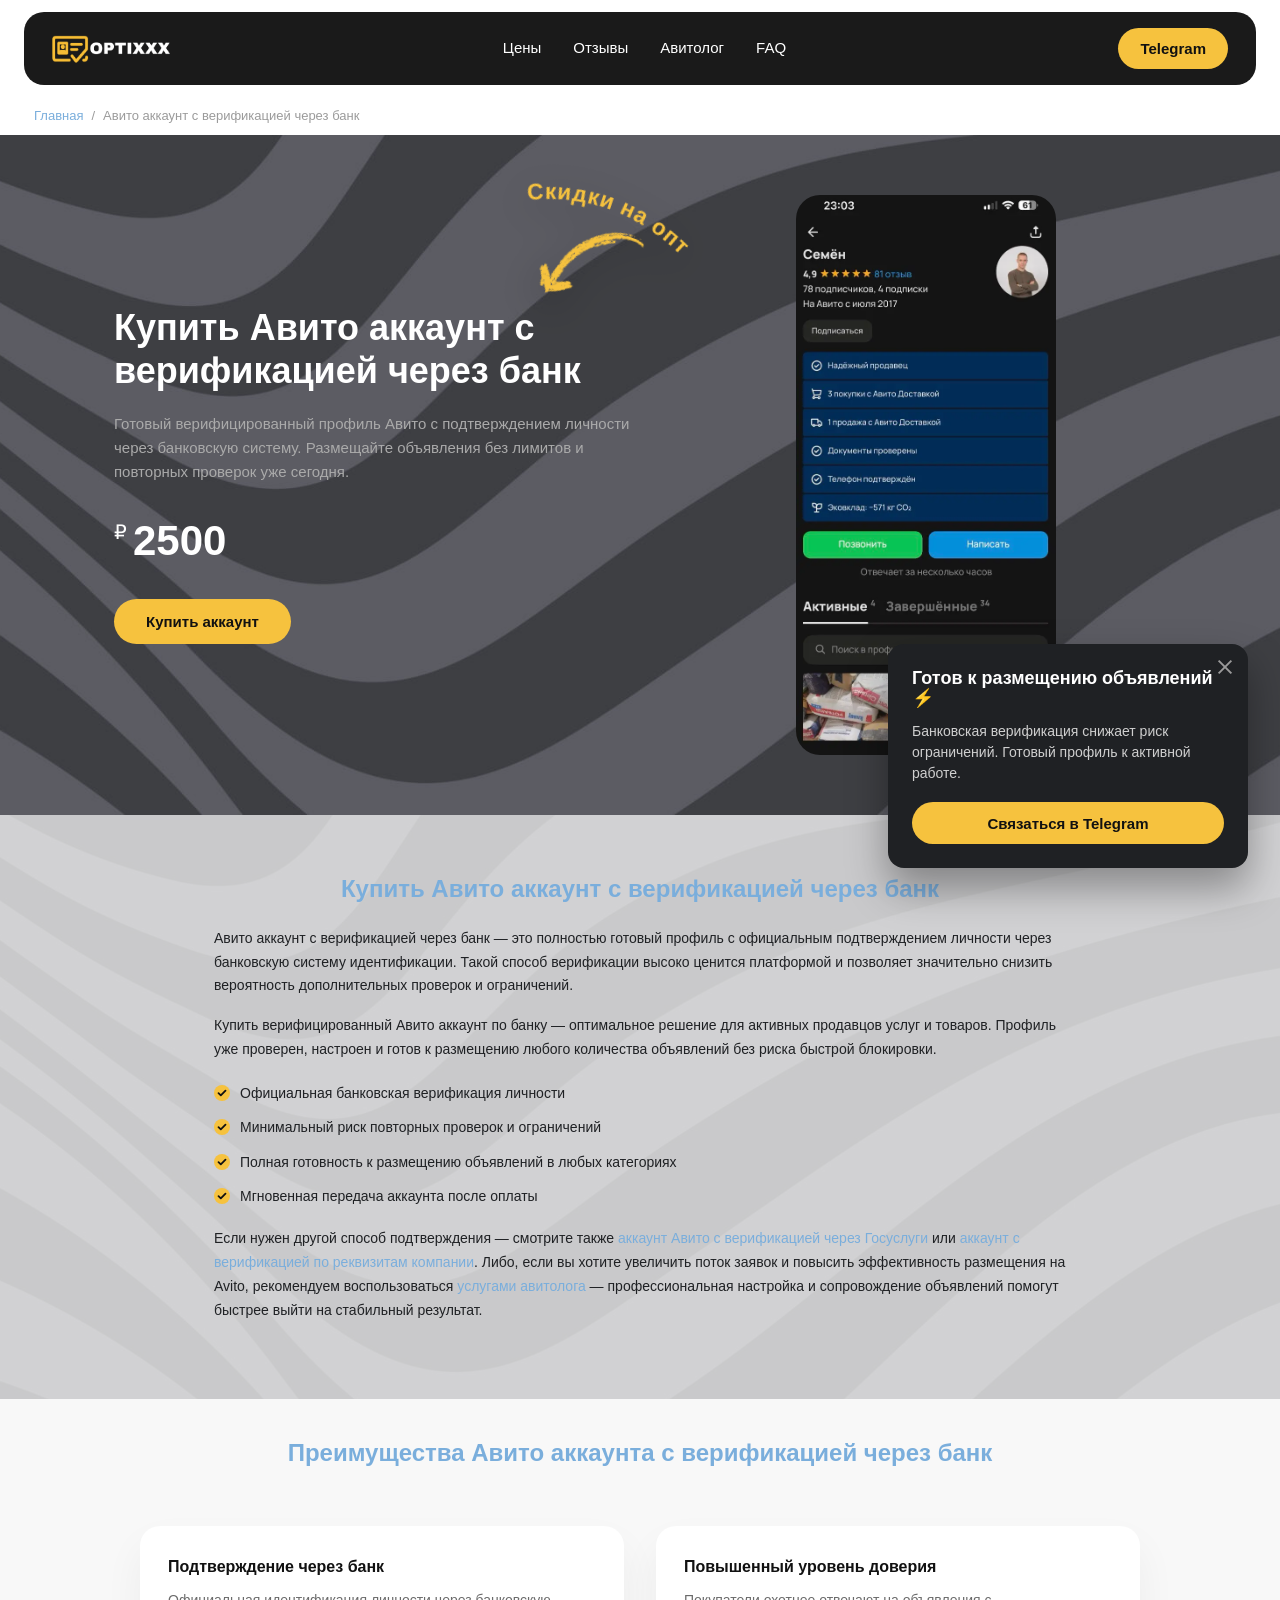
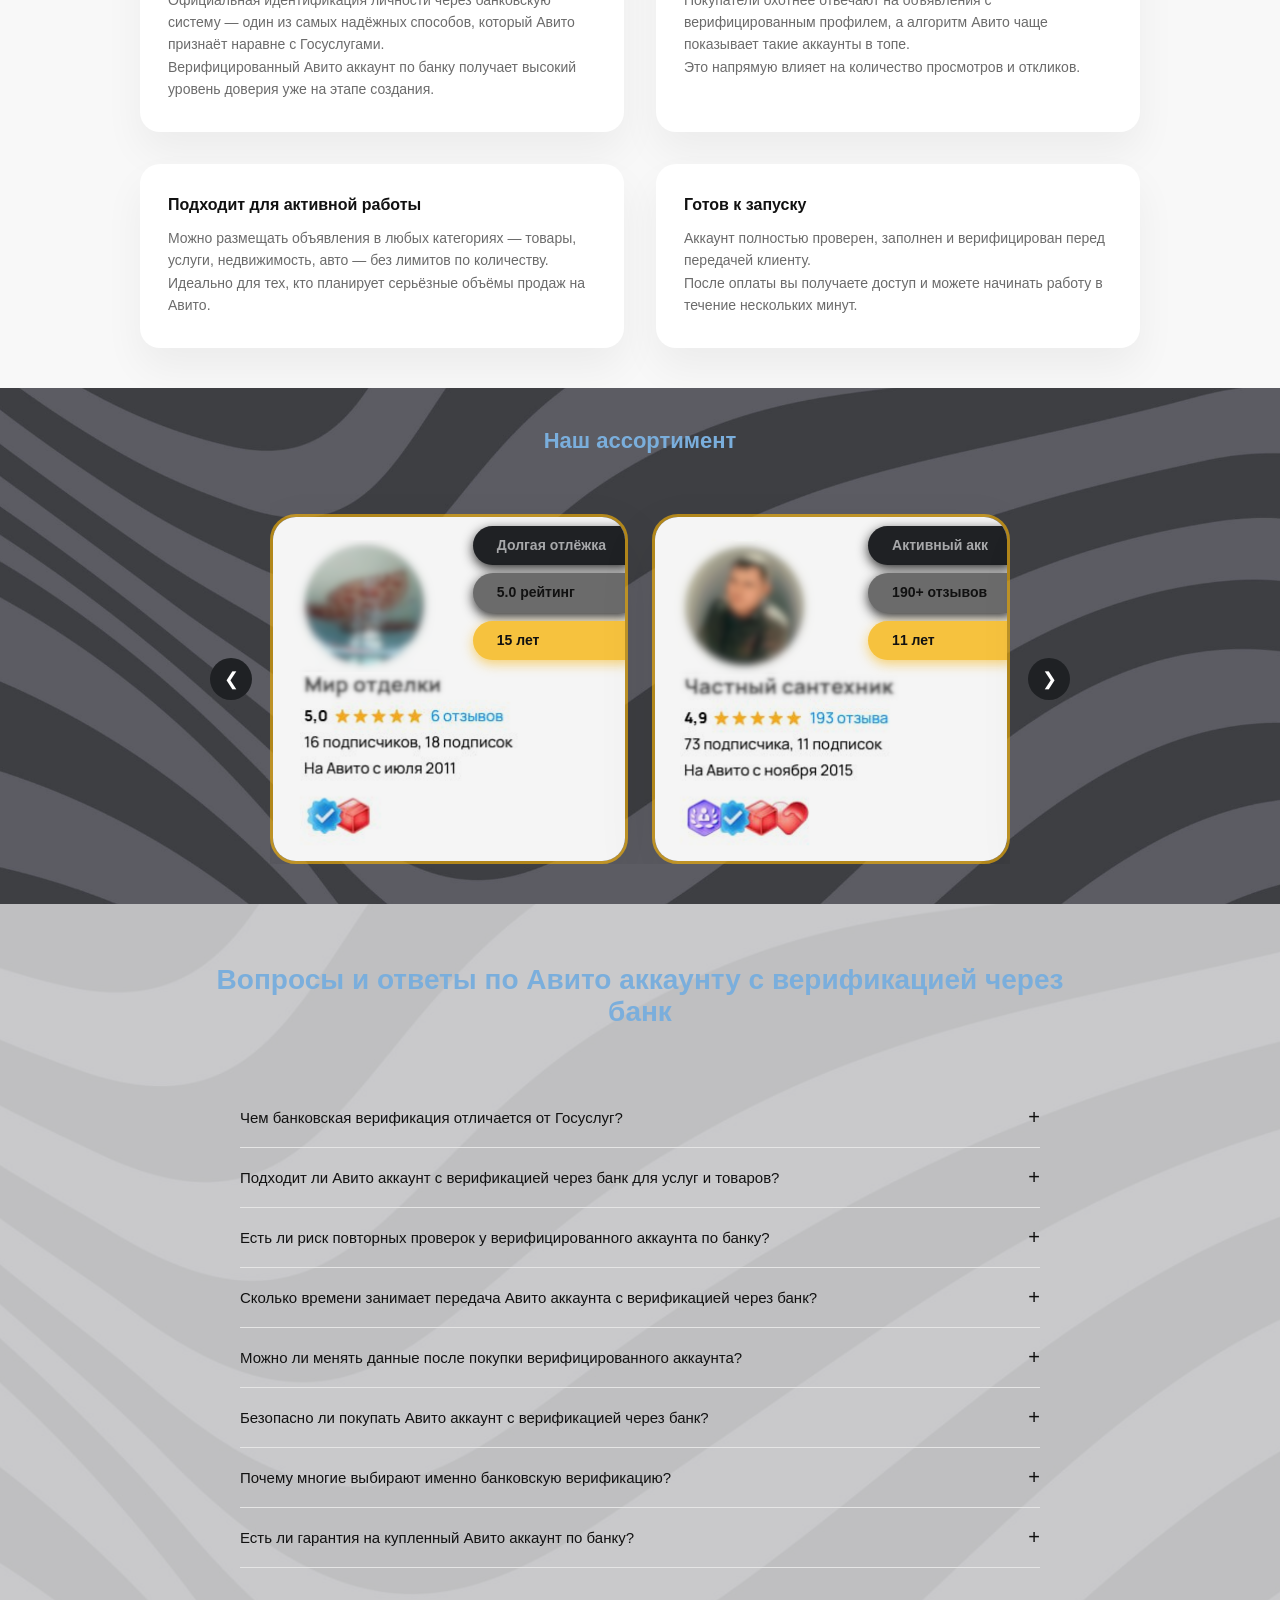
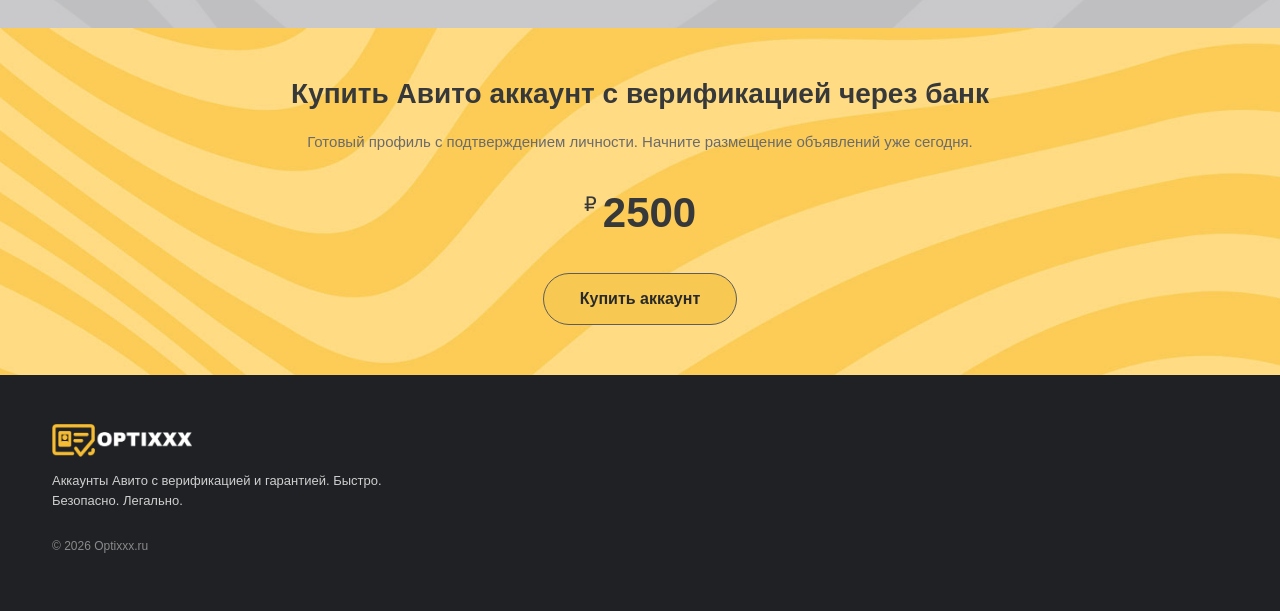
==== account_bank/index.html @ 7663c9e3 "latest version optix website" ====
<!DOCTYPE html>
<html lang="ru">
    <head>
        <meta charset="UTF-8"/>
        <meta http-equiv="X-UA-Compatible" content="IE=edge"/>
        <meta name="viewport" content="width=device-width, initial-scale=1.0"/>
        <title>Купить Авито аккаунт с верификацией через банк — готовый профиль 2500 ₽ | Optixxx</title>
        <meta name="description" content="Купить Авито аккаунт с верификацией через банк 2026 — 2500 ₽. Готовый верифицированный аккаунт Авито по банку без ограничений и повторных проверок. Быстрая передача после оплаты."/>
        <meta name="robots" content="index, follow"/>
        <link rel="canonical" href="https://optixxx.ru/account_bank"/>
        <!-- Open Graph -->
        <meta property="og:type" content="product"/>
        <meta property="og:title" content="Авито аккаунт с верификацией через банк"/>
        <meta property="og:description" content="Готовый Авито аккаунт с подтверждением личности через банк. Подходит для услуг и товаров. Цена 2500 ₽."/>
        <meta property="og:url" content="https://optixxx.ru/account_bank"/>
        <meta property="og:image" content="https://optixxx.ru/img/logo.png"/>
        <!-- Favicon -->
        <link rel="icon" href="../favicon.ico" type="image/x-icon">
        <link rel="apple-touch-icon" href="/apple-touch-icon.png">
        <!-- Styles -->
        <link rel="stylesheet" href="../css/styles.css" media="all">
        <link rel="stylesheet" href="../css/product-styles.css" media="all">
        <!-- Scripts -->
        <script src="../js/mobile-menu.js" defer></script>
        <script src="../js/product-animations.js" defer></script>
        <script src="../js/scroll-top.js" defer></script>
        <script type="application/ld+json">
            {
                "@context": "https://schema.org",
                "@type": "FAQPage",
                "mainEntity": [
                {
                    "@type": "Question",
                    "name": "Чем банковская верификация отличается от подтверждения через Госуслуги?",
                    "acceptedAnswer": {
                        "@type": "Answer",
                        "text": "Верификация проходит через банковскую систему идентификации личности и является альтернативой подтверждению через Госуслуги."
                    }
                },
                {
                    "@type": "Question",
                    "name": "Подходит ли аккаунт для размещения услуг и товаров?",
                    "acceptedAnswer": {
                        "@type": "Answer",
                        "text": "Да, профиль полностью готов к размещению объявлений в популярных категориях."
                    }
                },
                {
                    "@type": "Question",
                    "name": "Есть ли риск повторных проверок?",
                    "acceptedAnswer": {
                        "@type": "Answer",
                        "text": "Банковская верификация снижает вероятность дополнительных проверок, однако активность должна соответствовать правилам площадки."
                    }
                },
                {
                    "@type": "Question",
                    "name": "Сколько времени занимает передача аккаунта?",
                    "acceptedAnswer": {
                        "@type": "Answer",
                        "text": "Передача данных происходит в кратчайшие сроки после подтверждения оплаты."
                    }
                },
                {
                    "@type": "Question",
                    "name": "Можно ли изменить данные после получения?",
                    "acceptedAnswer": {
                        "@type": "Answer",
                        "text": "После передачи вы получаете доступ к профилю и можете изменить часть данных в рамках правил площадки."
                    }
                },
                {
                    "@type": "Question",
                    "name": "Предоставляется ли поддержка после покупки?",
                    "acceptedAnswer": {
                        "@type": "Answer",
                        "text": "Да, мы предоставляем консультационную поддержку после покупки."
                    }
                }
                ]
            }
            </script>
    </head>
	<body>
        <button class="burger" aria-label="Открыть меню">
            <span></span>
            <span></span>
            <span></span>
        </button>
		<header class="header">
			<div class="container">
				<div class="header__inner">
					<!-- ЛОГО -->
					<a href="#hero" class="logo">
					<img src="../img/logo.png" alt="Optixxx">
					</a>
					<!-- МЕНЮ -->
					<nav class="nav">
						<ul class="nav__list">
							<li><a href="/#tariffs">Цены</a></li>
							<li><a href="/#about">Отзывы</a></li>
							<li><a href="/avitolog">Авитолог</a></li>
							<li><a href="/#faq">FAQ</a></li>
						</ul>
					</nav>
					<!-- CTA -->
					<a href="https://t.me/" class="btn btn--telegram">Telegram</a>
				</div>
			</div>
		</header>
        <main>
            <section class="breadcrumbs">
                <div class="container">
                    <nav aria-label="Breadcrumb">
                        <ul class="breadcrumbs__list">
                            <li><a href="../">Главная</a></li>
                            <li>Авито аккаунт с верификацией через банк</li>
                        </ul>
                    </nav>
                </div>
            </section>
            <section class="product">
                <div class="product__promo">
                    <svg class="product__promo-svg" viewBox="0 0 300 200" xmlns="http://www.w3.org/2000/svg">
                        <defs>
                            <path id="promo-curve" d="M 40 60 Q 150 0 260 60" />
                        </defs>
                        <text fill="#f6c23e" font-size="26" font-weight="700" letter-spacing="1">
                            <textPath href="#promo-curve" startOffset="50%" text-anchor="middle">
                                Скидки на опт
                            </textPath>
                        </text>
                        <image href="../img/arrow_top.png" x="80" y="40" width="140" />
                    </svg>
                </div>
                <div class="container product__grid">
                    <div class="product__content">
                        <h1>Купить Авито аккаунт с верификацией через банк</h1>
                        <p class="product__subtitle">
                            Готовый верифицированный профиль Авито с подтверждением личности через банковскую систему.  
                            Размещайте объявления без лимитов и повторных проверок уже сегодня.
                        </p>
                        <div class="product__price">
                            <span class="product__currency">₽</span>
                            <span class="product__value">2500</span>
                        </div>
                        <a href="https://t.me/" class="product__btn">
                            Купить аккаунт
                        </a>
                    </div>
                    <div class="product__image">
                        <img src="../img/avito_acc.webp"
                             alt="Авито аккаунт с верификацией через банк"
                             width="350"
                             height="680">
                    </div>
                </div>
            </section>
            <section class="product-description">
                <div class="container">
                    <h2>Купить Авито аккаунт с верификацией через банк</h2>
                    <p>Авито аккаунт с верификацией через банк — это полностью готовый профиль с официальным подтверждением личности через банковскую систему идентификации. Такой способ верификации высоко ценится платформой и позволяет значительно снизить вероятность дополнительных проверок и ограничений.</p>
                    <p>Купить верифицированный Авито аккаунт по банку — оптимальное решение для активных продавцов услуг и товаров. Профиль уже проверен, настроен и готов к размещению любого количества объявлений без риска быстрой блокировки.</p>
                    <ul>
                        <li>Официальная банковская верификация личности</li>
                        <li>Минимальный риск повторных проверок и ограничений</li>
                        <li>Полная готовность к размещению объявлений в любых категориях</li>
                        <li>Мгновенная передача аккаунта после оплаты</li>
                    </ul>
                    <p>Если нужен другой способ подтверждения — смотрите также <a href="../account_gosuslugi">аккаунт Авито с верификацией через Госуслуги</a> или <a href="../account_company">аккаунт с верификацией по реквизитам компании</a>. Либо, если вы хотите увеличить поток заявок и повысить эффективность размещения на Avito, рекомендуем воспользоваться <a href="../avitolog">услугами авитолога</a> — профессиональная настройка и сопровождение объявлений помогут быстрее выйти на стабильный результат.</p>
                </div>
            </section>
            <section class="product-advantages">
                <div class="container">
                    <h2 class="product-advantages__title">Преимущества Авито аккаунта с верификацией через банк</h2>
                    <div class="product-advantages__grid">
                        <div class="advantage-card">
                            <h3>Подтверждение через банк</h3>
                            <p>Официальная идентификация личности через банковскую систему — один из самых надёжных способов, который Авито признаёт наравне с Госуслугами.</p>
                            <p>Верифицированный Авито аккаунт по банку получает высокий уровень доверия уже на этапе создания.</p>
                        </div>
                        <div class="advantage-card">
                            <h3>Повышенный уровень доверия</h3>
                            <p>Покупатели охотнее отвечают на объявления с верифицированным профилем, а алгоритм Авито чаще показывает такие аккаунты в топе.</p>
                            <p>Это напрямую влияет на количество просмотров и откликов.</p>
                        </div>
                        <div class="advantage-card">
                            <h3>Подходит для активной работы</h3>
                            <p>Можно размещать объявления в любых категориях — товары, услуги, недвижимость, авто — без лимитов по количеству.</p>
                            <p>Идеально для тех, кто планирует серьёзные объёмы продаж на Авито.</p>
                        </div>
                        <div class="advantage-card">
                            <h3>Готов к запуску</h3>
                            <p>Аккаунт полностью проверен, заполнен и верифицирован перед передачей клиенту.</p>
                            <p>После оплаты вы получаете доступ и можете начинать работу в течение нескольких минут.</p>
                        </div>
                    </div>
                </div>
            </section>
            <section class="product-stock">
                <div class="container">
                    <h2 class="product-stock__title">Наш ассортимент</h2>
                    <div class="stock-slider">
                        <button class="stock-slider__arrow stock-slider__arrow--prev">&#10094;</button>
                        <div class="stock-slider__track">
                            <div class="stock-card">
                                <img src="../img/stock_bank/stock_list1.webp" alt="Аккаунт Авито 12 лет">
                                <div class="stock-card__overlay">
                                    <span1>Долгая отлёжка</span1>
                                    <span2>5.0 рейтинг</span2>
                                    <span3>15 лет</span3>
                                </div>
                            </div>
                            <div class="stock-card">
                                <img src="../img/stock_bank/stock_list2.webp" alt="Аккаунт Авито 14 лет">
                                <div class="stock-card__overlay">
                                    <span1>Активный акк</span1>
                                    <span2>190+ отзывов</span2>
                                    <span3>11 лет</span3>
                                </div>
                            </div>
                            <div class="stock-card">
                                <img src="../img/stock_bank/stock_list3.webp" alt="Аккаунт Авито 8 лет">
                                <div class="stock-card__overlay">
                                    <span1>Высокая активность</span1>
                                    <span2>15+ отзывов</span2>
                                    <span3>5 лет</span3>
                                </div>
                            </div>
                            <div class="stock-card">
                                <img src="../img/stock_bank/stock_list4.webp" alt="Аккаунт Авито 8 лет">
                                <div class="stock-card__overlay">
                                    <span1>Реальные отзывы</span1>
                                    <span2>5.0 рейтинг</span2>
                                    <span3>9 лет</span3>
                                </div>
                            </div>
                            <div class="stock-card">
                                <a href="https://t.me/">
                                    <img src="../img/stock_bank/stock_list5.webp" alt="Аккаунты в наличии">
                                    <div class="stock-card__overlay">
                                        <span>В наличии: 120+ аккантов</span>
                                        <span>Самый старый аккаунт: 15 лет</span>
                                        <span>Максимум отзывов: 459 шт</span>
                                    </div>
                                    <a href="https://t.me/" class="stock-card__btn">Подробнее в Telegram</a>
                                </a>
                            </div>
                        </div>
                        <button class="stock-slider__arrow stock-slider__arrow--next">&#10095;</button>
                    </div>
                </div>
            </section>
            <section class="product-faq">
                <div class="container">
                    <h2 class="product-faq__title">Вопросы и ответы по Авито аккаунту с верификацией через банк</h2>
                    <div class="product-faq__list">
                        <div class="product-faq__item">
                            <button class="product-faq__question">Чем банковская верификация отличается от Госуслуг? <span class="product-faq__icon">+</span></button>
                            <div class="product-faq__answer"><p>Банковская верификация проходит через систему банка, а не через портал Госуслуг. Это альтернативный официальный способ с сопоставимым уровнем доверия.</p></div>
                        </div>
                        <div class="product-faq__item">
                            <button class="product-faq__question">Подходит ли Авито аккаунт с верификацией через банк для услуг и товаров? <span class="product-faq__icon">+</span></button>
                            <div class="product-faq__answer"><p>Да, полностью подходит для любых категорий — услуги, товары, недвижимость, авто. Ограничения по количеству объявлений отсутствуют.</p></div>
                        </div>
                        <div class="product-faq__item">
                            <button class="product-faq__question">Есть ли риск повторных проверок у верифицированного аккаунта по банку? <span class="product-faq__icon">+</span></button>
                            <div class="product-faq__answer"><p>Риск минимальный при соблюдении правил площадки. Банковская верификация сильно снижает вероятность дополнительных проверок.</p></div>
                        </div>
                        <div class="product-faq__item">
                            <button class="product-faq__question">Сколько времени занимает передача Авито аккаунта с верификацией через банк? <span class="product-faq__icon">+</span></button>
                            <div class="product-faq__answer"><p>Обычно от 5 до 60 минут после подтверждения оплаты. В большинстве случаев — в течение 15–30 минут.</p></div>
                        </div>
                        <div class="product-faq__item">
                            <button class="product-faq__question">Можно ли менять данные после покупки верифицированного аккаунта? <span class="product-faq__icon">+</span></button>
                            <div class="product-faq__answer"><p>Да, вы получаете полный доступ и можете изменить телефон, почту, часть персональных данных в рамках правил Авито.</p></div>
                        </div>
                        <div class="product-faq__item">
                            <button class="product-faq__question">Безопасно ли покупать Авито аккаунт с верификацией через банк? <span class="product-faq__icon">+</span></button>
                            <div class="product-faq__answer"><p>Да, аккаунты создаются легально, проходят проверку и передаются с гарантией. Мы не используем взломанные или украденные профили.</p></div>
                        </div>
                        <div class="product-faq__item">
                            <button class="product-faq__question">Почему многие выбирают именно банковскую верификацию? <span class="product-faq__icon">+</span></button>
                            <div class="product-faq__answer"><p>Это быстрее и проще, чем Госуслуги, при этом даёт почти такой же высокий уровень доверия платформы и покупателей.</p></div>
                        </div>
                        <div class="product-faq__item">
                            <button class="product-faq__question">Есть ли гарантия на купленный Авито аккаунт по банку? <span class="product-faq__icon">+</span></button>
                            <div class="product-faq__answer"><p>Да, мы предоставляем гарантию и поддержку в случае проблем в первые дни после покупки.</p></div>
                        </div>
                    </div>
                </div>
            </section>
            <section class="product-cta">
                <div class="container">
                    <div class="product-cta__inner">

                        <h2 class="product-cta__title">
                            Купить Авито аккаунт с верификацией через банк
                        </h2>

                        <p class="product-cta__text">
                            Готовый профиль с подтверждением личности.
                            Начните размещение объявлений уже сегодня.
                        </p>

                        <div class="product-cta__price">
                            <span class="product-cta__currency">₽</span>
                            <span class="product-cta__value">2500</span>
                        </div>

                        <a href="https://t.me/" class="product-cta__btn">
                            Купить аккаунт
                        </a>

                    </div>
                </div>
            </section>
        </main>
		<!-- ================= FOOTER ================= -->
		<footer class="footer">
			<div class="container">
				<div class="footer__content">
					<img
						src="../img/logo.png"
						alt="OPTixxx"
						class="footer__logo"
						>
					<p class="footer__text">
						Аккаунты Авито с верификацией и гарантией. Быстро.<br>
						Безопасно. Легально.
					</p>
					<span class="footer__copy">
					© 2026 Optixxx.ru
					</span>
				</div>
			</div>
		</footer>
		<div class="mobile-menu">
			<nav class="mobile-menu__nav">
				<a href="/#prices">Цены</a>
				<a href="/#about">Отзывы</a>
				<a href="/avitolog">Авитолог</a>
				<a href="/#faq">FAQ</a>
				<a href="https://t.me/" target="_blank">Telegram</a>
			</nav>
		</div>
        <button class="scroll-top" aria-label="Прокрутить страницу наверх">
            <img src="../img/scroll-top.svg" alt="">
        </button>
        <!-- ================= PROMO WIDGET ================= -->
        <div class="promo-widget" id="promoWidget">
            <button class="promo-widget__close" id="promoClose" aria-label="Закрыть"></button>
            <h3 class="promo-widget__title">
                Готов к размещению объявлений ⚡
            </h3>
            <p class="promo-widget__text">
                Банковская верификация снижает риск ограничений.
                Готовый профиль к активной работе.
            </p>
            <a href="https://t.me/" class="promo-widget__btn">
                Связаться в Telegram
            </a>
        </div>
        <script>
		window.addEventListener("load", function() {
			const widget = document.getElementById("promoWidget");
			const closeBtn = document.getElementById("promoClose");

			setTimeout(function() {
				widget.classList.add("is-active");
			}, 2000);

			closeBtn.addEventListener("click", function() {
				widget.classList.remove("is-active");
			});
		});
	</script>
        <script src="../js/stock-slider.js" defer></script>
	</body>
</html>
---- css/styles.css ----
/* ===============================
     RESET
================================ */
*,
*::before,
*::after {
    box-sizing: border-box;
    margin: 0;
    padding: 0;
}

html {
    scroll-behavior: smooth;
}

body {
    font-family: "Roboto", "Roboto Flex", sans-serif;
    font-size: 16px;
    line-height: 1.4;
    color: #111;
    background-color: #fff;
}

img {
    display: block;
}

a {
    text-decoration: none;
    color: inherit;
}

ul {
    list-style: none;
}

/* ===============================
     VARIABLES
================================ */
:root {
    --container-padding: 24px;

    --color-black: #111;
    --color-white: #fff;
    --color-yellow: #f6c23e;
    --color-gray: #9b9b9b;
    --color-dark: #1a1a1a;
    --color-border: #e5e5e5;

    --radius-sm: 8px;
    --radius-md: 12px;
    --radius-lg: 20px;

    --transition: 0.25s ease;
}

/* ===============================
     CONTAINER (1500px)
================================ */
.container {
    width: 100%;
    max-width: 1500px;
    padding-left: var(--container-padding);
    padding-right: var(--container-padding);
    margin-left: auto;
    margin-right: auto;
}

/* ===============================
     TYPOGRAPHY
================================ */
h1, h2, h3 {
    font-family: "Syne", sans-serif;
    font-weight: 700;
    line-height: 1.15;
}

p {
    color: var(--color-gray);
}

/* ===============================
     SECTIONS
================================ */
section {
    position: relative;
        scroll-margin-top: 90px;
}

/* ===============================
     HEADER
================================ */
.header {
    position: sticky;
    top: 0;
    z-index: 100;
    background-color: #fff;
}

.header .container {
    padding-top: 12px;
    padding-bottom: 12px;
}

.header__inner {
    display: grid;
    grid-template-columns: auto 1fr auto;
    align-items: center;
    gap: 24px;

    padding: 16px 28px;
    border-radius: 20px;
    background-color: var(--color-dark);
}

/* LOGO */
.logo img {
    height: 28px;
    width: auto;
}

/* NAV */
.nav {
    justify-self: center;
}

.nav__list {
    display: flex;
    gap: 32px;
}

.nav__list a {
    position: relative;
    font-size: 15px;
    font-weight: 500;
    color: var(--color-white);
    padding-bottom: 4px;
}

.nav__list a::after {
    content: "";
    position: absolute;
    left: 0;
    bottom: 0;
    width: 100%;
    height: 2px;
    background-color: var(--color-yellow);
    color: var(--color-yellow);
    transform: scaleX(0);
    transform-origin: left;
    transition: transform var(--transition);
}

.nav__list a:hover::after {
    transform: scaleX(1);
}

/* TELEGRAM BUTTON */
.btn--telegram {
    background-color: var(--color-yellow);
    color: var(--color-black);
    font-size: 15px;
    font-weight: 600;
    padding: 10px 22px;
    border-radius: 999px;
        text-align: center;
}

/* ===== HEADER CONTROLS ===== */

.burger {
	display: none;
	position: fixed;
	top: 30px;
	right: 40px;
	z-index: 1001;


	width: 32px;
	height: 24px;
	background: none;
	border: none;
	cursor: pointer;

	flex-direction: column;
	justify-content: space-between;
}

.burger span {
	display: block;
	height: 3px;
	width: 100%;
	background-color: #fff;
	border-radius: 2px;
	transition: transform 0.3s ease, opacity 0.3s ease;
}


@media (max-width: 768px) {
    .btn--telegram {
        display: none;
    }

    .burger {
        display: flex;
    }

    .header__nav {
        display: none;
    }
}

/* ===== MOBILE MENU ===== */

.mobile-menu {
    position: fixed;
    inset: 0;
    background-color: #1f2124;
    z-index: 999;

    display: flex;
    align-items: center;
    justify-content: center;

    opacity: 0;
    pointer-events: none;
    transition: opacity 0.35s ease;
}

.mobile-menu {
	position: fixed;
	top: 0;
	left: 0;
	width: 100%;
	height: 100dvh;

	background-color: #1f2124;
	z-index: 999;

	display: flex;
	align-items: center;
	justify-content: center;

	overflow: hidden;

	opacity: 0;
	pointer-events: none;
	transition: opacity 0.35s ease;
}


.mobile-menu__nav {
    display: flex;
    flex-direction: column;
    gap: 24px;
    text-align: center;
}

.mobile-menu__nav a {
    font-size: 20px;
    color: #fff;
    text-decoration: none;
}

.mobile-menu.is-open {
    opacity: 1;
    pointer-events: auto;
}

.burger.is-active span:nth-child(1) {
    transform: translateY(10px) rotate(45deg);
}

.burger.is-active span:nth-child(2) {
    opacity: 0;
}

.burger.is-active span:nth-child(3) {
    transform: translateY(-10px) rotate(-45deg);
}


/* ===============================
     HERO
================================ */
.hero {
    background-color: var(--color-white);
    padding-top: 40px;
    padding-bottom: 20px;
}

.hero__inner {
    display: flex;
    flex-direction: column;
    align-items: center;
    text-align: center;
}

.hero__title {
    font-size: 50px;
    color: #6b6b6b;
    margin-bottom: 24px;
}

.hero__title span {
    display: block;
    margin-top: 12px;
    color: var(--color-yellow);
}

.hero__text {
    max-width: 760px;
    font-size: 12px;
    line-height: 1.6;
    margin-bottom: 20px;
}

.hero__btn {
    display: inline-flex;
    align-items: center;
    justify-content: center;

    min-width: 360px;
    height: 40px;

    background-color: var(--color-yellow);
    color: var(--color-black);

    font-size: 18px;
    font-weight: 500;

    border-radius: 999px;
}

/* ===============================
   HERO LOAD ANIMATION
================================ */

.hero__title,
.hero__text,
.hero__btn {
	opacity: 0;
	transform: translateY(40px);
	transition:
		opacity 0.9s cubic-bezier(0.22, 1, 0.36, 1),
		transform 0.9s cubic-bezier(0.22, 1, 0.36, 1);
}

.hero.is-loaded .hero__title {
	opacity: 1;
	transform: translateY(0);
	transition-delay: 0.2s;
}

.hero.is-loaded .hero__text {
	opacity: 1;
	transform: translateY(0);
	transition-delay: 0.4s;
}

.hero.is-loaded .hero__btn {
	opacity: 1;
	transform: translateY(0);
	transition-delay: 0.6s;
}

/* ===============================
     ANIMATION
================================ */

.animate {
    opacity: 0;
    transform: translateY(40px);
    transition:
        opacity 1s cubic-bezier(0.22, 1, 0.36, 1),
        transform 1s cubic-bezier(0.22, 1, 0.36, 1);
}

.animate--visible {
    opacity: 1;
    transform: translateY(0);
}

/* ===============================
     TARIFFS
================================ */

.tariffs {
    background: #a7a7a7 url("../img/bg_gray.jpg") center / cover no-repeat;
    padding: 30px 0;
    position: relative;
    overflow: hidden;
}

.tariffs::before {
    content: "";
    position: absolute;
    inset: 0;

    background-color: rgba(255, 255, 255, 0.5); /* степень "обесцвечивания" */
    pointer-events: none;
}
.tariffs > .container {
    position: relative;
    z-index: 1;
}

/* ===== SWITCHER ===== */
.tariffs__switcher {
    display: flex;
    align-items: center;
    justify-content: center;
    gap: 12px;
    margin-bottom: 20px;

    font-size: 16px;
    font-weight: 500;
    color: #fff;
}

/* подпись под переключателем */
.tariffs__note {
    margin-top: 8px;
    margin-bottom: 40px;

    font-size: 12px;
    line-height: 1.4;
    color: rgba(255, 255, 255, 0.6);
    text-align: center;

    opacity: 0;
    transform: translateY(-6px);
    max-height: 0;
    overflow: hidden;

    transition:
        opacity 0.5s cubic-bezier(0.22, 1, 0.36, 1),
        transform 0.5s cubic-bezier(0.22, 1, 0.36, 1),
        max-height 0.5s cubic-bezier(0.22, 1, 0.36, 1);
}
.tariffs__note.is-visible {
    opacity: 1;
    transform: translateY(0);
    max-height: 40px;
}




.switcher {
    width: 42px;
    height: 22px;
    background-color: #111;
    border-radius: 999px;
    position: relative;
}

.switcher__dot {
    position: absolute;
    top: 3px;
    left: 3px;
    width: 16px;
    height: 16px;
    background-color: #fff;
    border-radius: 50%;
}

/* ===== GRID ===== */
.tariffs__grid {
    display: grid;
    grid-template-columns: repeat(3, 1fr);
    gap: 32px;

    max-width: 1100px;
    margin: 0 auto;
}


/* ===== CARD ===== */
.tariff-card {
    background-color: #2c2f33;
    border-radius: 20px;
    padding: 32px 28px 36px;
    color: #fff;

    display: flex;
    flex-direction: column;
    align-items: center;
    text-align: center;
    transition-delay: var(--delay, 0s);
    transition:
        transform 0.45s cubic-bezier(0.22, 1, 0.36, 1),
        box-shadow 0.45s cubic-bezier(0.22, 1, 0.36, 1);
}

.tariff-card:hover {
    transform: translateY(-10px);
    box-shadow: 0 20px 40px rgba(0, 0, 0, 0.35);
}
.tariff-card:hover .tariff-card__btn {
    box-shadow: 0 6px 16px rgba(246, 194, 62, 0.35);
}
.tariff-card:hover .tariff-card__btn-more {
    box-shadow: 0 6px 16px rgba(250, 228, 109, 0.29);
}
.tariff-card__title {
    font-size: 20px;
    font-weight: 600;
    margin-bottom: 24px;
}

/* PRICE */

.tariff-card__price {
    display: flex;
    align-items: flex-start;
    justify-content: center;
    gap: 6px;

    margin-bottom: 24px;
}

/* знак рубля */
.price__currency {
    font-family: "Roboto", sans-serif;
    font-size: 18px;
    font-weight: 500;
    line-height: 1;
    margin-top: 6px;
    color: #ffffff;
}

/* цифры */
.price__value {
    font-family: "Poppins", sans-serif;
    font-size: 40px;
    font-weight: 700;
    line-height: 1;
    color: #ffffff;
}

/* активное состояние — ОПТ */
.switcher--active .switcher__dot {
    transform: translateX(20px);
}


/* LIST */
.tariff-card__list {
    display: flex;
    flex-direction: column;
    gap: 12px;
    margin-bottom: 32px;
}

.tariff-card__list {
    align-items: center;
}

.tariff-card__list li {
        font-size: 14px;
}

.tariff-card__list li::before {
    position: static;
    margin-right: 8px;
    content: "✓";
    color: var(--color-yellow);
}

/* BUTTON */
.tariff-card__btn {
        width: 150px;
    margin-top: auto;
    align-self: center;

    padding: 10px 36px;
    background-color: var(--color-yellow);
    color: #111;

    font-size: 15px;
    font-weight: 600;
    border-radius: 999px;
}
.tariff-card__btn-more {
        width: 150px;
    margin-top: 20px;
    align-self: center;

    padding: 10px 36px;
    background-color: #fde68a;
    color: #111;

    font-size: 15px;
    font-weight: 600;
    border-radius: 999px;
}

/* ===== FEATURED CARD ===== */
.tariff-card--featured {
    background-color: #2c2f33;
    transform: translateY(20px);
}
.tariff-card--featured:hover {
    transform: translateY(-8px);
}

/* ===============================
     RESPONSIVE
================================ */
@media (max-width: 1024px) {
    .tariffs__grid {
        grid-template-columns: 1fr;
    }

    .tariff-card--featured {
        transform: none;
    }
}

        
/* ===============================
     ABOUT
================================ */

.about {
    padding: 40px 0;
    background-color: #ffffff;
}

.about__title {
    text-align: center;
    font-size: 26px;
    font-weight: 600;
    color: #7aaedc;
    margin-bottom: 40px;
}

/* GRID */
.about__grid {
    display: grid;
    grid-template-columns: 460px 1fr;
    gap: 80px;

    max-width: 1100px;
    margin: 0 auto;
}


/* LEFT */
.about__media {
    position: relative;
    max-width: 420px; 
}


.about__image {
    position: relative;
    padding: 0;
}

/* жёлтая полоса слева */
.about__image::before {
    content: "";
    position: absolute;
    top: 0;
    left: 0;

    width: 120px;
    height: 100%;

    background-color: #fde68a;
    border-radius: 20px 0 0 20px;
}

.about__image img {
    position: relative;
    z-index: 1;

    margin-left: 100px;
    max-width: 100%;
}


@media (max-width: 1024px) {
    .about__image img {
        margin-left: 0px;
    }
}

/* ===== STAT NUMBER ===== */
.about__stat-number {
    display: flex;
    align-items: flex-start;
}

/* цифры */
.about__stat-value {
    font-family: "Poppins", sans-serif;
    font-size: 48px;
    font-weight: 700;
    color: #111;
    line-height: 1;
}

/* знак процента */
.about__stat-percent {
    font-family: "Poppins", sans-serif;
    font-size: 20px;
    font-weight: 600;
    line-height: 1;
    margin-left: 4px;
    margin-top: 6px;
    color: #111;
}



.about__review-list {
    display: flex;
    flex-direction: column;
    gap: 8px;
    font-size: 12px;
}

.about__review-list .star {
    color: var(--color-yellow);
    margin-right: 6px;
}

/* RIGHT */
.about__reviews-btn {
    display: inline-flex;
    align-items: center;
    justify-content: center;

    padding: 10px 25px;
    margin-bottom: 24px;
margin-top: 40px;
        
    font-size: 16px;
    font-weight: 500;

    background-color: #1f2124;
    color: #fff;
    border-radius: 20px;
}

.about__text {
    font-size: 14px;
    line-height: 1.6;
    margin-bottom: 16px;
    max-width: 520px;
}

/* STATS */
.about__stats {
    display: flex;
    gap: 48px;
    margin-top: 32px;
}

.about__stat-value {
    font-family: "Poppins", sans-serif;
    font-size: 48px;
    font-weight: 700;
    color: #111;
}

.about__stat-label {
    display: block;
    font-size: 14px;
    color: #f6c23e;
    margin-top: 4px;
}

.about__stat-value {
    transition: color 0.4s ease;
}

/* ===============================
     ABOUT ARROW
================================ */

.about__content {
    position: relative;
}
.about__arrow {
    position: absolute;
    top: 40px;
    right: 200px;
        top: -100px;
    width: 250px;
    height: auto;

    pointer-events: none;
}
@media (max-width: 1024px) {
    .about__arrow {
        display: none;
    }
}

/* ===============================
     ABOUT SCROLL ANIMATION
================================ */

.about__media,
.about__content {
    opacity: 0;
    transition:
        opacity 1s cubic-bezier(0.22, 1, 0.36, 1),
        transform 1s cubic-bezier(0.22, 1, 0.36, 1);
}

/* слева */
.about__media {
    transform: translateX(-80px);
}

/* справа */
.about__content {
    transform: translateX(80px);
}

/* активное состояние */
.about.is-visible .about__media,
.about.is-visible .about__content {
    opacity: 1;
    transform: translateX(0);
}

.about__content {
    transition-delay: 0.1s;
}
        
        
@media (max-width: 1024px) {
    .about__grid {
        grid-template-columns: 1fr;
        gap: 20px;
        place-items: center;
    }
    .about__content {
        place-items: center;
        margin-left: 30px;
    }
    .about__media {
        max-width: 420px;
        margin: 0 auto;
    }

    .about__stats {
        justify-content: left;
    }
    .about__reviews-btn {
        margin-top: 10px;
        margin-left: 110px;
        padding: 10px 100px
    }
}

@media (max-width: 768px) {
    .about__media,
    .about__content {
        transform: translateX(0);
        opacity: 1;
        margin-left: 0;
    }
    .about__reviews-btn {
        margin-top: 20px;
        margin-left: 0;
    }
    .about__image::before {
        border-radius: 10px 0 0 10px;
    }
}
/* ===============================
     RESPONSIVE
================================ */
@media (max-width: 768px) {

    .about__stats {
        justify-content: center;
    }
    .nav {
        display: none;
    }

    .hero {
        padding-top: 20px;
        padding-bottom: 20px;
    }

    .hero__title {
        font-size: 36px;
    }

    .hero__text {
        font-size: 14px;
    }

    .hero__btn {
        min-width: 100%;
    }

    .about__reviews-btn {
        display: grid;
        margin-top: 0px;
    }
    .about__image img {
        margin-left: 10px;
    }
    .tariff-card__btn {
        width: 100%;
    }
    .tariff-card__btn-more {
        width: 100%;
    }
}

/* ===============================
     SERVICES
================================ */

.services {
    padding-top: 20px;
        padding-bottom: 60px;
    background-color: #ffffff;
}

/* TITLE */
.services__title {
    text-align: center;
    font-size: 24px;
    font-weight: 600;
    color: #7aaedc;
    margin-bottom: 64px;
}

/* GRID */
.services__grid {
    display: grid;
    grid-template-columns: repeat(3, 1fr);
    gap: 24px;

    max-width: 1100px;
    margin: 0 auto;
}

/* CARD */
.service-card {
    background-color: #fde68a;
    border-radius: 16px;
    padding: 24px 22px;

    min-height: 190px;

    transition:
        transform 0.45s cubic-bezier(0.22, 1, 0.36, 1),
        box-shadow 0.45s cubic-bezier(0.22, 1, 0.36, 1);
}
        
.service-card {
    background-color: #fde68a;
    border-radius: 16px;
    padding: 24px 22px;

    min-height: 190px;

    display: flex;
    flex-direction: column;
    align-items: center;
    justify-content: center;

    text-align: center;

    transition:
        transform 0.45s cubic-bezier(0.22, 1, 0.36, 1),
        box-shadow 0.45s cubic-bezier(0.22, 1, 0.36, 1);
}


/* CARD TITLE */ 
.service-card__title {
    font-size: 15px;
    font-weight: 600;
    color: #111;
    margin-bottom: 10px;
}

.service-card__text {
    font-size: 13px;
    line-height: 1.45;
    color: #3a3a3a;
    max-width: 260px;
}

/* ===============================
     SERVICE CARD ROTATION HOVER
================================ */
.service-card {
    background-color: #fde68a;
    border-radius: 16px;
    min-height: 190px;

    display: flex;
    align-items: center;
    justify-content: center;

    perspective: 1000px;
}

/* внутренний слой */
.service-card__inner {
    width: 100%;

    display: flex;
    flex-direction: column;
    align-items: center;
    justify-content: center;
    text-align: center;

    border-radius: 16px;

    background-color: #fde68a;

    transform-style: preserve-3d;
    backface-visibility: hidden;

    transition:
        transform 1.2s cubic-bezier(0.22, 1, 0.36, 1),
        box-shadow 0.45s ease;
}

/* HOVER — ТОЛЬКО ЧЕРЕЗ РОДИТЕЛЯ */
.service-card:hover .service-card__inner {
    transform: rotateY(360deg);
}



@media (max-width: 1024px) {
    .services__grid {
        grid-template-columns: repeat(2, 1fr);
    }
}

@media (max-width: 768px) {
    .services__grid {
        grid-template-columns: 1fr;
    }
}

/* ===============================
     AVITOLOG
================================ */

.avitolog {
    position: relative;
    padding: 60px 0;
    color: #fff;

    background-image: url("../img/bg_gray.jpg");
    background-size: cover;
    background-position: center;
    background-repeat: no-repeat;
}

/* GRID */
.avitolog__grid {
    display: grid;
    grid-template-columns: 520px 1fr;
    gap: 72px;

    max-width: 1200px;
    margin: 0 auto;
    align-items: center;
}

/* ===============================
     LEFT IMAGE
================================ */

.avitolog__image img {
    width: 100%;
    display: block;
    border-radius: 28px;
}

/* ===============================
     RIGHT CONTENT
================================ */

.avitolog__title {
    font-size: 36px;
    line-height: 1.2;
    margin-bottom: 24px;
}

.avitolog__title span {
    font-weight: 700;
}

.avitolog__text {
    font-size: 15px;
    line-height: 1.6;
    color: #d0d0d0;
    max-width: 520px;
    margin-bottom: 32px;
}

/* ===============================
     LIST WITH SVG CHECKS
================================ */

.avitolog__list {
    display: flex;
    flex-direction: column;
    gap: 14px;
}

.avitolog__list li {
    display: flex;
    align-items: flex-start;
    gap: 12px;

    font-size: 14px;
    color: #d0d0d0;
}

/* SVG check icon */
.check-icon {
    width: 16px;
    height: 16px;
    margin-top: 2px;
    flex-shrink: 0;

    background-repeat: no-repeat;
    background-size: contain;
    background-position: center;

    background-image: url("../img/check-yellow.svg");
}

@media (max-width: 1024px) {
    .avitolog__grid {
        grid-template-columns: 1fr;
        gap: 48px;
    }

    .avitolog__image {
        max-width: 420px;
        margin: 0 auto;
    }
}

@media (max-width: 768px) {
    .avitolog {
        padding: 80px 0;
    }

    .avitolog__title {
        font-size: 28px;
    }
}

/* ===============================
     AVITOLOG SCROLL ANIMATION
================================ */


.avitolog__image,
.avitolog__content {
    opacity: 0;
    transition:
        opacity 1s cubic-bezier(0.22, 1, 0.36, 1),
        transform 1s cubic-bezier(0.22, 1, 0.36, 1);
}

/* слева → вправо */
.avitolog__image {
    transform: translateX(-80px);
}

/* справа → влево */
.avitolog__content {
    transform: translateX(80px);
}

/* когда блок активен */
.avitolog.is-visible .avitolog__image,
.avitolog.is-visible .avitolog__content {
    opacity: 1;
    transform: translateX(0);
}

.avitolog__content {
    transition-delay: 0.12s;
}

@media (max-width: 768px) {
    .avitolog__image,
    .avitolog__content {
        transform: translateX(0);
        opacity: 1;
    }
}

/* ===============================
     MARKS
================================ */

.marks {
    padding: 60px 0;
    background-color: #ffffff;
}

/* TITLE */
.marks__title {
    text-align: center;
    font-size: 24px;
    font-weight: 600;
    color: #7aaedc;
    margin-bottom: 16px;
}

/* SUBTITLE */
.marks__subtitle {
    max-width: 720px;
    margin: 0 auto 64px;
    text-align: center;

    font-size: 14px;
    line-height: 1.6;
    color: #8a8a8a;
}

/* GRID */
.marks__grid {
    display: grid;
    grid-template-columns: 1fr 320px 1fr;
    gap: 64px;
    align-items: center;

    max-width: 1200px;
    margin: 0 auto;
}

/* PHONE */

.marks__phone {
    display: flex;
    justify-content: center;
}

.marks__phone img {
    width: 260px;
    max-width: 100%;
    display: block;
        border-radius: 20px;
}


/* COLUMNS */
.marks__column {
    display: flex;
    flex-direction: column;
    gap: 40px;
}

/* левая колонка — текст прижат вправо */
.marks__column:first-child {
    align-items: flex-end;
}

.marks__column:first-child .mark-item {
    flex-direction: row-reverse;
    text-align: right;
}

.marks__column:first-child .mark-item__content {
    text-align: right;
}
/* правая колонка — текст слева */
.marks__column:last-child {
    align-items: flex-start;
}

.marks__column:last-child .mark-item {
    flex-direction: row;
    text-align: left;
}

.marks__column:last-child .mark-item__content {
    text-align: left;
}


/* ===============================
   MARKS SCROLL ANIMATION
================================ */

.marks__column,
.marks__phone {
	opacity: 0;
	transition:
		opacity 1s cubic-bezier(0.22, 1, 0.36, 1),
		transform 1s cubic-bezier(0.22, 1, 0.36, 1);
}

/* левая колонка */
.marks__column:first-child {
	transform: translateX(-100px);
}

/* правая колонка */
.marks__column:last-child {
	transform: translateX(100px);
}

/* телефон — из воздуха */
.marks__phone {
	transform: scale(0.85);
}

.marks.is-visible .marks__column,
.marks.is-visible .marks__phone {
	opacity: 1;
	transform: translateX(0) scale(1);
}







/* ITEM */
.mark-item {
    display: flex;
    gap: 16px;
}

.mark-item__icon {
    width: 36px;
    height: 36px;

    background-color: #fde68a;
    border-radius: 8px;

    display: flex;
    align-items: center;
    justify-content: center;
}

.mark-item__icon img {
    width: 36px;
    height: 36px;
    display: block;
}


.mark-item__content h4 {
    font-size: 16px;
    font-weight: 600;
    color: #7aaedc;
    margin-bottom: 6px;
}

.mark-item__content p {
    font-size: 13px;
    line-height: 1.45;
    color: #8a8a8a;
}

@media (max-width: 1024px) {
    .marks__grid {
        grid-template-columns: 1fr;
        gap: 48px;
    }

    .marks__phone {
        max-width: 260px;
        margin: 0 auto;
    }
}

        
/* ===============================
     FAQ
================================ */

.faq {
    position: relative;
    padding: 80px 0;
    color: #fff;

    background-image: url("../img/bg_gray.jpg");
    background-size: cover;
    background-position: center;
    background-repeat: no-repeat;
}

.faq__grid {
    display: grid;
    grid-template-columns: 520px 420px;
    gap: 40px;

    max-width: 1100px;
    margin: 0 auto;
    align-items: flex-start;
}


/* LEFT */
.faq__title {
    font-size: 32px;
    line-height: 1.2;
    margin-bottom: 24px;
}

.faq__title span {
    font-weight: 700;
}

.faq__text {
    font-size: 14px;
    line-height: 1.6;
    color: #cfcfcf;
    margin-bottom: 32px;
}

.faq__btn {
    display: inline-block;
    padding: 10px 28px;
    background-color: var(--color-yellow);
    color: #111;
    border-radius: 999px;
    font-size: 16px;
    font-weight: 500;
}

/* RIGHT */
.faq__list {
    display: flex;
    flex-direction: column;
}

/* ITEM */
.faq-item {
    border-bottom: 1px solid rgba(255,255,255,0.15);
}

/* QUESTION */
.faq-item__question {
    width: 100%;
    background: none;
    border: none;
    padding: 18px 0;

    display: flex;
    justify-content: space-between;
    align-items: center;

    font-size: 14px;
    color: #fff;
    text-align: left;
    cursor: pointer;
}

.faq-item__icon {
    font-size: 20px;
    line-height: 1;
    transition: transform 0.3s ease;
}

/* ANSWER */
.faq-item__answer {
    height: 0;
    overflow: hidden;

    transition:
        height 0.45s cubic-bezier(0.22, 1, 0.36, 1),
        opacity 0.25s ease;

    opacity: 0;
}

.faq-item.is-open .faq-item__answer {
    opacity: 1;
}

.faq-item__answer p {
    padding: 0 0 16px;
    font-size: 13px;
    line-height: 1.6;
    color: #cfcfcf;
}

/* ACTIVE */
.faq-item.is-open .faq-item__answer {
    max-height: 200px;
}

.faq-item.is-open .faq-item__icon {
    transform: rotate(45deg);
}

/* ===============================
     FAQ SCROLL ANIMATION
================================ */

.faq__intro,
.faq__list {
    opacity: 0;
    transition:
        opacity 1s cubic-bezier(0.22, 1, 0.36, 1),
        transform 1s cubic-bezier(0.22, 1, 0.36, 1);
}

/* левый блок */
.faq__intro {
    transform: translateX(-80px);
}

/* правый блок */
.faq__list {
    transform: translateX(80px);
}

/* активное состояние */
.faq.is-visible .faq__intro,
.faq.is-visible .faq__list {
    opacity: 1;
    transform: translateX(0);
}
@media (max-width: 768px) {
    .faq__intro,
    .faq__list {
        transform: translateX(0);
        opacity: 1;
    }
}

/* ===============================
     RESPONSIVE
================================ */

@media (max-width: 1024px) {
    .faq__grid {
        grid-template-columns: 1fr;
        gap: 48px;
    }
}

/* ===============================
     YELLOW INFO BLOCK
================================ */

.info-block {
    position: relative;
    padding: 60px 0;
    color: #111;

    background-image: url("../img/bg_yellow.jpg");
    background-size: cover;
    background-position: center;
    background-repeat: no-repeat;
}


/* контент поверх */
.info-block .container {
    position: relative;
    z-index: 1;
}

.info-block__content {
    max-width: 1100px;
    margin: 0 auto;

    font-size: 14px;
    line-height: 1.75;
}

/* абзацы */
.info-block__content p {
    margin-bottom: 10px;
        color: #1f2124;
}

.info-block__content p:last-child {
    margin-bottom: 0;
}
@media (max-width: 768px) {
    .info-block {
        padding: 60px 0;
    }

    .info-block__content {
        font-size: 13px;
    }
}


/* ===============================
     ARTICLES
================================ */

.articles {
    padding: 60px 0;
    background-color: #ffffff;
}

/* TITLE */
.articles__title {
    text-align: center;
    font-size: 14px;
    font-weight: 500;
    color: #f6c23e;
    margin-bottom: 24px;
}

/* FILTERS */
.articles__filters {
    display: flex;
    justify-content: center;
    gap: 12px;
    margin-bottom: 48px;
}

.articles__filter {
    padding: 6px 14px;
    font-size: 12px;
    border-radius: 999px;
    border: none;
    cursor: pointer;

    background-color: #f3f3f3;
    color: #777;

    transition: background-color 0.25s ease, color 0.25s ease;
}

.articles__filter.is-active {
    background-color: var(--color-yellow);
    color: #111;
}

/* GRID */
.articles__grid {
    display: flex;
    justify-content: center;
}

/* CARD */
.article-card {
    width: 300px;
    padding: 20px;
    border-bottom-left-radius: 16px;
    border-bottom-right-radius: 16px;

    background-color: #1f2124;
    color: #fff;

    display: flex;
    flex-direction: column;
}

/* DATE */
.article-card__date {
    font-size: 11px;
    color: #9a9a9a;
    margin-bottom: 12px;
}

/* TITLE */
.article-card__title {
    font-size: 14px;
    line-height: 1.4;
    margin-bottom: 12px;
}

.article-card__title a {
    color: #ffffff;
    text-decoration: none;
}

/* EXCERPT */
.article-card__excerpt {
    font-size: 12px;
    line-height: 1.5;
    color: #cfcfcf;
    margin-bottom: 16px;
}

/* LINK */
.article-card__link {
    margin-top: auto;
    font-size: 12px;
    color: var(--color-yellow);
    text-decoration: none;
}

/* ===============================
     FOOTER
================================ */

.footer {
    background-color: #1f2124;
    padding: 48px 0 56px;
    color: #cfcfcf;
}

/* контейнер */
.footer .container {
    max-width: 1500px;
    margin: 0 auto;
    padding: 0 52px;
}

/* контент слева */
.footer__content {
    display: flex;
    flex-direction: column;
    align-items: flex-start;
    gap: 14px;
}

/* логотип */
.footer__logo {
    width: 140px;
    display: block;
}

/* текст */
.footer__text {
    font-size: 13px;
    line-height: 1.6;
    color: #cfcfcf;
}

/* копирайт */
.footer__copy {
    margin-top: 12px;
    font-size: 12px;
    color: #8a8a8a;
}
@media (max-width: 768px) {
    .footer {
        padding: 40px 0;
    }

    .footer__logo {
        width: 120px;
    }
}

/* ===============================
     SCROLL TO TOP
================================ */

.scroll-top {
    position: fixed;
    right: 32px;
    bottom: 272px;

    width: 56px;
    height: 56px;

    border-radius: 12px;
    border: 1px solid var(--color-yellow);
    background-color: #1f2124;

    display: flex;
    align-items: center;
    justify-content: center;

    cursor: pointer;

    opacity: 0;
    pointer-events: none;
    transform: translateY(12px);

    transition:
        opacity 0.35s ease,
        transform 0.35s ease;
    z-index: 1000;
}

@media (max-width: 768px) {
    .scroll-top {
        bottom: 237px;
    }
}

.scroll-top img {
        width: 18px;
    height: 18px;
}

/* visible */
.scroll-top.is-visible {
    opacity: 1;
    pointer-events: auto;
    transform: translateY(0);
}

/* hover */
.scroll-top:hover {
    transform: translateY(-2px);
}

/* ===============================
	PROMO WIDGET
================================ */

.promo-widget {
	position: fixed;
	right: 32px;
	bottom: 32px;

	width: 360px;
	padding: 24px;

	background-color: #1f2124;
	color: #fff;

	border-radius: 16px;
	box-shadow: 0 20px 40px rgba(0, 0, 0, 0.35);

	opacity: 0;
	pointer-events: none;
	transition: opacity 0.35s ease;

	z-index: 1100;
}

.promo-widget.is-active {
	opacity: 1;
	pointer-events: auto;
}

.promo-widget__title {
	font-size: 18px;
	font-weight: 600;
	margin-bottom: 12px;
}

.promo-widget__text {
	font-size: 14px;
	line-height: 1.5;
	color: #cfcfcf;
	margin-bottom: 18px;
}

.promo-widget__btn {
	display: inline-flex;
	align-items: center;
	justify-content: center;

	width: 100%;
	height: 42px;

	background-color: var(--color-yellow);
	color: #111;

	font-size: 15px;
	font-weight: 600;

	border-radius: 999px;
	transition: transform 0.2s ease;
}

.promo-widget__btn:hover {
	transform: translateY(-2px);
}

/* CLOSE BUTTON */

.promo-widget__close {
	position: absolute;
	top: 14px;
	right: 14px;

	width: 18px;
	height: 18px;

	background: none;
	border: none;
	cursor: pointer;
}

.promo-widget__close::before,
.promo-widget__close::after {
	content: "";
	position: absolute;
	top: 8px;
	left: 0;

	width: 18px;
	height: 2px;

	background-color: #9b9b9b;
}

.promo-widget__close::before {
	transform: rotate(45deg);
}

.promo-widget__close::after {
	transform: rotate(-45deg);
}

.promo-widget__close:hover::before,
.promo-widget__close:hover::after {
	background-color: #fff;
}

/* ===============================
   AVITOLOG BUTTON
================================ */

.avitolog__btn {
	display: inline-flex;
	align-items: center;
	justify-content: center;
	margin-top: 30px;
	padding: 14px 36px;
	background-color: #f6c23e;
	color: #111;
	border-radius: 999px;
	font-weight: 600;
	font-size: 15px;
	text-decoration: none;
	transition:
		transform 0.3s ease,
		box-shadow 0.3s ease;
}

.avitolog__btn:hover {
	transform: translateY(-4px);
	box-shadow: 0 12px 28px rgba(246, 194, 62, 0.35);
}
@media (max-width: 768px) {

	.avitolog__btn {
		display: flex;
		margin: 30px auto 0 auto;
	}
}


/* MOBILE */

@media (max-width: 768px) {
	.promo-widget {
		right: 16px;
		left: 16px;
		bottom: 20px;

		width: auto;
		padding: 20px;
	}

	.promo-widget__title {
		font-size: 16px;
	}

	.promo-widget__text {
		font-size: 13px;
	}
}
---- css/product-styles.css ----
/* ===============================
   BREADCRUMBS
================================ */

.breadcrumbs {
	padding: 10px 0 10px 10px;
	background-color: #fff;
}

.breadcrumbs__list {
	display: flex;
	gap: 8px;
	font-size: 13px;
	color: #9b9b9b;
}

.breadcrumbs__list li::after {
	content: "/";
	margin-left: 8px;
}

.breadcrumbs__list li:last-child::after {
	display: none;
}

.breadcrumbs__list a {
	color: #7aaedc;
}
.breadcrumbs__list a:hover {
	text-decoration: underline;
}


/* ===============================
   PRODUCT HERO
================================ */

.product__content {
	position: relative;
}

.product {
	position: relative;
}

.product__promo {
	position: absolute;
	top: 45px;
	left: 46%;
	transform: translateX(-50%) rotate(20deg);
	z-index: 3;
	pointer-events: none;
	opacity: 0;
	transform: translateX(-50%) rotate(20deg) scale(0.8);
	transition:
		opacity 2s cubic-bezier(0.22, 1, 0.36, 1),
		transform 2s cubic-bezier(0.22, 1, 0.36, 1);
}

.product__promo-svg {
	width: 260px;
	height: auto;
	filter: drop-shadow(0 10px 20px rgba(0,0,0,0.3));
}

.product.is-visible .product__promo {
	opacity: 1;
	transform: translateX(-50%) rotate(20deg) scale(1);
}












.product {
	padding: 60px;
	background-color: #ffffff;
	position: relative;
	background: url("../img/bg_gray.jpg") center / cover no-repeat;
	overflow: hidden;
}

.product::before {
	content: "";
	position: absolute;
	inset: 0;
	background-color: rgba(255, 255, 255, 0.1);
	pointer-events: none;
}

product .container {
	position: relative;
	z-index: 1;
}


.product__grid {
	display: grid;
	grid-template-columns: 1fr 480px;
	gap: 40px;
	align-items: center;
	max-width: 1100px;
	margin: 0 auto;
}

.product__content h1 {
	font-size: 36px;
	line-height: 1.2;
	margin-bottom: 20px;
	color: #fff;
}

.product__subtitle {
	font-size: 15px;
	line-height: 1.6;
	color: #aaaaaa;
	margin-bottom: 28px;
	max-width: 520px;
}

.product__price {
	display: flex;
	align-items: flex-start;
	gap: 6px;
	margin-bottom: 28px;
    color: #fff;
}

.product__currency {
	font-size: 20px;
	font-weight: 500;
	margin-top: 6px;
}

.product__value {
	font-size: 42px;
	font-weight: 700;
}

.product__btn {
	display: inline-flex;
	align-items: center;
	justify-content: center;
	padding: 12px 32px;
	background-color: #f6c23e;
	color: #111;
	border-radius: 999px;
	font-weight: 600;
	font-size: 15px;
	transition: transform 0.3s ease, box-shadow 0.3s ease;
}

.product__btn:hover {
	transform: translateY(-3px);
	box-shadow: 0 8px 20px rgba(246, 194, 62, 0.35);
}

.product__image {
	display: flex;
	justify-content: center;
	align-items: center;
	position: relative;
}

.product__image img {
	position: relative;
	z-index: 1;

	width: auto;
	max-width: 100%;
	max-height: 560px;
	height: auto;

	border-radius: 24px;
	object-fit: contain;
}




/* ===============================
   DESCRIPTION BLOCK
================================ */

.product-description {
	position: relative;
	padding: 60px 0;
	background: url("../img/bg_gray.jpg") center / cover no-repeat;
	overflow: hidden;
}

.product-description::before {
	content: "";
	position: absolute;
	inset: 0;
	background-color: rgba(255, 255, 255, 0.75);
	pointer-events: none;
}

.product-description .container {
	position: relative;
	z-index: 1;
	max-width: 900px;
}

.product-description h2 {
	font-size: 24px;
	margin-bottom: 24px;
	color: #7aaedc;
    text-align: center;
}

.product-description p {
	font-size: 14px;
	line-height: 1.7;
	color: #1f2124;
	margin-bottom: 16px;
}

.product-description ul {
	list-style: none;
	padding-left: 0;
	margin: 20px 0;
}

.product-description li {
	position: relative;
	padding-left: 26px;
	margin-bottom: 12px;
	font-size: 14px;
	line-height: 1.6;
	color: #1f2124;
}

.product-description li::before {
	content: "";
	position: absolute;
	left: 0;
	top: 3px;
	width: 16px;
	height: 16px;
	background: url("../img/check-yellow.svg") center / contain no-repeat;
}


.product-description a {
	color: #7aaedc;
	font-weight: 500;
	transition: color 0.3s ease;
}

.product-description a:hover {
	color: #5d94c6;
}


.description-avito {
    position: relative;
    padding: 60px 0;
    background: linear-gradient(to bottom, #bcbcbc 0%, #202020 80%)
}

/* ===============================
   PRODUCT DESCRIPTION CARD
================================ */

.product-description__card {
    background: linear-gradient(to bottom, #ffffff 0%, #f6c23e87 100%);
    border-radius: 28px;
    padding: 60px;
    box-shadow: 0 40px 90px rgba(0, 0, 0, 0.25);
    border: 1px solid rgba(255,255,255,0.4);
}

.product-description__title {
    text-align: center;
    margin-bottom: 30px;
}

.product-description__text p {
    font-size: 15px;
    line-height: 1.8;
    color: #1f2124;
    margin-bottom: 20px;
}

/* ===============================
   STATS
================================ */

.product-description__stats {
    margin-top: 50px;
    display: grid;
    grid-template-columns: repeat(4, 1fr);
    gap: 30px;
    text-align: center;
}

.stat-item {
    padding: 20px;
    border-radius: 20px;
    background: #f8f8f8;
    transition: transform 0.3s ease, box-shadow 0.3s ease;
}

.stat-item:hover {
    transform: translateY(-6px);
    box-shadow: 0 20px 40px rgba(0,0,0,0.08);
}

.stat-item__value {
    font-size: 34px;
    font-weight: 700;
    color: #f6c23e;
    margin-bottom: 8px;
}

.stat-item__label {
    font-size: 14px;
    color: #6b6b6b;
}




/* ===============================
   PRODUCT PAGE ANIMATION
================================ */

.product__content,
.product__image {
	opacity: 0;
	transition:
		opacity 1s cubic-bezier(0.22, 1, 0.36, 1),
		transform 1s cubic-bezier(0.22, 1, 0.36, 1);
}

.product__content {
	transform: translateX(-80px);
}

.product__image {
	transform: translateX(80px);
}

.product.is-visible .product__content,
.product.is-visible .product__image {
	opacity: 1;
	transform: translateX(0);
}


/* описание */
.product-description {
	opacity: 0;
	transform: translateY(60px);
	transition:
		opacity 1s cubic-bezier(0.22, 1, 0.36, 1),
		transform 1s cubic-bezier(0.22, 1, 0.36, 1);
}

.product-description.is-visible {
	opacity: 1;
	transform: translateY(0);
}

/* ===============================
   PRODUCT ADVANTAGES
================================ */

.product-advantages {
	padding: 40px 0;
	background-color: #f8f8f8;
}

.product-advantages__title {
	text-align: center;
	font-size: 24px;
	font-weight: 600;
	color: #7aaedc;
	margin-bottom: 60px;
}

.product-advantages__grid {
	display: grid;
	grid-template-columns: repeat(2, 1fr);
	gap: 32px;
	max-width: 1000px;
	margin: 0 auto;
}

.advantage-card {
	background-color: #ffffff;
	padding: 32px 28px;
	border-radius: 20px;
	box-shadow: 0 20px 40px rgba(0, 0, 0, 0.05);
	transition: transform 0.4s cubic-bezier(0.22, 1, 0.36, 1),
				box-shadow 0.4s cubic-bezier(0.22, 1, 0.36, 1);
}

.advantage-card:hover {
	transform: translateY(-8px);
	box-shadow: 0 30px 60px rgba(0, 0, 0, 0.08);
}

.advantage-card h3 {
	font-size: 16px;
	font-weight: 600;
	margin-bottom: 12px;
	color: #111;
}

.advantage-card p {
	font-size: 14px;
	line-height: 1.6;
	color: #6b6b6b;
}

/* ===============================
   PRODUCT FAQ
================================ */

.product-faq {
	position: relative;
	padding: 80px 0;
	overflow: hidden;
}

.product-faq .container {
	position: relative;
	z-index: 1;
}

.product-faq__title {
	text-align: center;
	font-size: 24px;
	font-weight: 600;
	color: #7aaedc;
	margin-bottom: 48px;
}

.product-faq__list {
	max-width: 800px;
	margin: 0 auto;
}

.product-faq {
	padding: 40px 0;
	background-color: #ffffff;
}

.product-faq__item {
	border-bottom: 1px solid #e5e5e5;
}

.product-faq__question {
	width: 100%;
	background: none;
	border: none;
	padding: 18px 0;

	display: flex;
	justify-content: space-between;
	align-items: center;

	font-size: 15px;
	font-weight: 500;
	color: #111;
	cursor: pointer;
	text-align: left;
}

.product-faq__icon {
	font-size: 20px;
	transition: transform 0.3s ease;
}

.product-faq__answer {
	height: 0;
	overflow: hidden;
	opacity: 0;

	transition:
		height 0.4s cubic-bezier(0.22, 1, 0.36, 1),
		opacity 0.3s ease;
}

.product-faq__answer p {
	padding: 0 0 18px;
	font-size: 14px;
	line-height: 1.6;
	color: #6b6b6b;
}

.product-faq__item.is-open .product-faq__icon {
	transform: rotate(45deg);
}

.product-faq__item.is-open .product-faq__answer {
	opacity: 1;
}

/* ===============================
   PRODUCT CTA
================================ */

.product-cta {
	padding: 50px 0;
	background-color: #f8f8f8;
	color: #1f2124;
	text-align: center;
}

.product-cta {
	position: relative;
	background: url("../img/bg_yellow.jpg") center / cover no-repeat;
	overflow: hidden;
}

.product-cta::before {
	content: "";
	position: absolute;
	inset: 0;
	background-color: rgba(255, 255, 255, 0.1);
	pointer-events: none;
}

.product-cta__inner {
	max-width: 700px;
	margin: 0 auto;
}

.product-cta__title {
	font-size: 28px;
	font-weight: 600;
	margin-bottom: 20px;
}

.product-cta__text {
	font-size: 15px;
	line-height: 1.6;
	color: #5a5a5a;
	margin-bottom: 30px;
}

.product-cta__price {
	display: flex;
	justify-content: center;
	align-items: flex-start;
	gap: 6px;
	margin-bottom: 30px;
}

.product-cta__currency {
	font-size: 20px;
	margin-top: 6px;
}

.product-cta__value {
	font-size: 42px;
	font-weight: 700;
}

.product-cta__btn {
	display: inline-flex;
	align-items: center;
	justify-content: center;

	padding: 14px 36px;
	background-color: #f6c23e;
	color: #111;
    border: 1px solid #4b4b4b;
	border-radius: 999px;
	font-weight: 600;
	font-size: 16px;

	transition:
		transform 0.3s ease,
		box-shadow 0.3s ease;
}

.product-cta__btn:hover {
	transform: translateY(-4px);
	box-shadow: 0 12px 28px rgba(246, 194, 62, 0.35);
}

/* ===============================
   PRODUCT FADE SECTIONS
================================ */

.product-advantages,
.product-faq,
.product-cta,
.problems,
.services,
.internal-links {
	opacity: 0;
	transform: translateY(60px);
	transition:
		opacity 1s cubic-bezier(0.22, 1, 0.36, 1),
		transform 1s cubic-bezier(0.22, 1, 0.36, 1);
}

.product-advantages.is-visible,
.product-faq.is-visible,
.product-cta.is-visible,
.problems.is-visible,
.services.is-visible,
.internal-links.is-visible {
	opacity: 1;
	transform: translateY(0);
}


/* ===============================
   PRODUCT STOCK ANIMATION
================================ */

.product-stock {
	opacity: 0;
	transform: translateY(60px);
	transition:
		opacity 1s cubic-bezier(0.22, 1, 0.36, 1),
		transform 1s cubic-bezier(0.22, 1, 0.36, 1);
}

.product-stock.is-visible {
	opacity: 1;
	transform: translateY(0);
}


/* ===============================
   PRODUCT STOCK SLIDER
================================ */

.product-stock {
	position: relative;
	padding: 40px 0;
	background: url("../img/bg_gray.jpg") center / cover no-repeat;
	overflow: hidden;
}

.product-stock::before {
	content: "";
	position: absolute;
	inset: 0;
	background-color: rgba(255, 255, 255, 0.1);
	pointer-events: none;
}

.product-stock .container {
	position: relative;
	z-index: 1;
}

.product-stock__title {
	text-align: center;
	font-size: 22px;
	font-weight: 600;
	color: #7aaedc;
	margin-bottom: 40px;
}


/* контейнер слайдера */
.stock-slider {
	position: relative;
	max-width: 740px;
	margin: 0 auto;
}

/* трек */
.stock-slider__track {
	display: flex;
	gap: 24px;
	overflow-x: auto;
	scroll-behavior: smooth;
	scrollbar-width: none; /* Firefox */
}

.stock-slider__track::-webkit-scrollbar {
	display: none; /* Chrome */
}

/* карточка */
.stock-card {
	position: relative;
	height: 350px;
	border-radius: 26px;
	overflow: hidden;

	border: 3px solid rgba(255, 183, 0, 0.6);

	box-shadow: 0 25px 60px rgba(0, 0, 0, 0.08);
	transition: 
		transform 0.4s cubic-bezier(0.22, 1, 0.36, 1),
		box-shadow 0.4s cubic-bezier(0.22, 1, 0.36, 1),
		border-color 0.3s ease;
	flex-shrink: 0;
	margin-top: 20px;
	flex: 0 0 calc((100% - 24px) / 2);
	height: 350px;
}

.stock-card:hover {
	transform: translateY(-10px);
	box-shadow: 0 35px 80px rgba(0, 0, 0, 0.12);
	border-color: #f6c23e;
}


.stock-card img {
	width: 100%;
	height: 100%;
	object-fit: cover;
	filter: brightness(0.96);
	transition: transform 0.6s ease;
}

.stock-card__btn {
	position: absolute;
	bottom: 32px;
	left: 50px;
	background-color: #111;
	color: #f6c23e;
	font-size: 16px;
	font-weight: 600;
	padding: 10px 30px;
	border-radius: 999px;
	z-index: 5;
	box-shadow: 0 6px 16px rgba(0, 0, 0, 0.4);
	letter-spacing: 0.3px;
}
.stock-card__btn:hover {
	color: rgba(246, 194, 62, 0.8);
}

/* overlay */
.stock-card__overlay {
	position: absolute;
	top: -5px;
	right: -5px;
	display: flex;
	flex-direction: column;
	gap: 8px;
	padding-top: 14px;
	border-radius: 18px;
}

.stock-card__overlay span {
	background-color: #ffcd4ed9;
	color: #1f2124;
	font-size: 14px;
	padding: 10px 55px;
	border-top-left-radius: 999px;
	border-bottom-left-radius: 999px;
	font-weight: 600;
	box-shadow: 0 4px 12px #333333;
}

.stock-card__overlay span1 {
	background-color: #1f2124;
	color: rgb(167, 168, 170);
	font-size: 14px;
	padding: 10px 24px;
	border-top-left-radius: 999px;
	border-bottom-left-radius: 999px;
	font-weight: 600;
	box-shadow: 0 4px 12px #333333;
}

.stock-card__overlay span2 {
	background-color: #6b6b6b;
	color: #111;
	font-size: 14px;
	padding: 10px 24px;
	border-top-left-radius: 999px;
	border-bottom-left-radius: 999px;
	font-weight: 600;
	box-shadow: 0 4px 12px #333333;
}

.stock-card__overlay span3 {
	background-color: #f6c23e;
	color: #111;
	font-size: 14px;
	padding: 10px 24px;
	border-top-left-radius: 999px;
	border-bottom-left-radius: 999px;
	font-weight: 600;
	box-shadow: 0 4px 12px rgba(246, 194, 62, 0.7);
}


/* стрелки */
.stock-slider__arrow {
	position: absolute;
	top: 50%;
	transform: translateY(-50%);
	background-color: #1f2124;
	color: #fff;
	border: none;
	width: 42px;
	height: 42px;
	border-radius: 50%;
	cursor: pointer;
	font-size: 18px;
	z-index: 20;
	display: flex;
	align-items: center;
	justify-content: center;
	transition: transform 0.3s ease, background-color 0.3s ease;
}

.stock-slider__arrow:hover {
	transform: translateY(-50%) scale(1.1);
	background-color: #f6c23e;
	color: #111;
}

/* ВАЖНО — выносим за границы карусели */
.stock-slider__arrow--prev {
	left: -60px;
}

.stock-slider__arrow--next {
	right: -60px;
}

.problem-card {
	color: #1f2124;
}

.problem-card:hover {
	color: #f6c23e;
}
/* ===============================
   PROBLEMS SECTION
================================ */

.problems {
	position: relative;
	padding: 60px 0;
	background: url("../img/bg_yellow.jpg") center / cover no-repeat;
	overflow: hidden;
}

.problems::before {
	content: "";
	position: absolute;
	inset: 0;
	background-color: rgba(255, 255, 255, 0.3); /* эффект тусклости */
	pointer-events: none;
}

.problems .container {
	position: relative;
	z-index: 1;
}

.problems__inner {
	max-width: 1000px;
	margin: 0 auto;
}

.problems__title {
	text-align: center;
	font-size: 26px;
	font-weight: 600;
	margin-bottom: 16px;
	color: #7aaedc;
}

.problems__subtitle {
	text-align: center;
	font-size: 15px;
	line-height: 1.6;
	max-width: 700px;
	margin: 0 auto 60px;
	color: #1f2124;
}

.problems__grid {
	display: grid;
	grid-template-columns: repeat(3, 1fr);
	gap: 32px;
}

.problem-card {
	background: #ffffff;
	padding: 32px 28px;
	border-radius: 20px;
	text-align: center;
	box-shadow: 0 20px 40px rgba(0, 0, 0, 0.06);
	transition: transform 0.4s cubic-bezier(0.22, 1, 0.36, 1),
				box-shadow 0.4s cubic-bezier(0.22, 1, 0.36, 1);
	color: #1f2124;
}

.problem-card img {
	width: 48px;
	height: 48px;
	margin-bottom: 20px;
	transition: transform 0.3s ease;
}

.problem-card h3 {
	font-size: 16px;
	font-weight: 600;
	margin-bottom: 12px;
	color: #111;
}

.problem-card p {
	font-size: 14px;
	line-height: 1.6;
	color: #6b6b6b;
}

.problem-card:hover {
	transform: translateY(-10px);
	box-shadow: 0 30px 60px rgba(0, 0, 0, 0.1);
	color: #f6c23e;
}


.problem-card:hover img {
	transform: scale(1.1);
}
.problem-card svg {
	width: 48px;
	height: 48px;
	margin-bottom: 20px;
	stroke: currentColor;
	stroke-width: 2;
	fill: none;
	stroke-linecap: round;
	stroke-linejoin: round;
	transition: transform 0.3s ease, color 0.3s ease;
}
.problem-card:hover svg {
	transform: scale(1.1);
}
    
    
/* ===============================
   SERVICES
================================ */

.services {
	position: relative;
	padding: 60px 0;
	background: url("../img/bg_gray.jpg") center / cover no-repeat;
	overflow: hidden;
}

.services::before {
	content: "";
	position: absolute;
	inset: 0;
	background-color: rgba(255, 255, 255, 0.2);
	pointer-events: none;
}

.services .container {
	position: relative;
	z-index: 1;
}
    
.services__inner {
	max-width: 1100px;
	margin: 0 auto;
}

.services__title {
	text-align: center;
	font-size: 28px;
	font-weight: 600;
	margin-bottom: 16px;
}

.services__subtitle {
	text-align: center;
	font-size: 15px;
	line-height: 1.6;
	max-width: 700px;
	margin: 0 auto 90px;
	color: #e5e5e5;
}

.services__grid {
	display: grid;
	grid-template-columns: repeat(3, 1fr);
	gap: 40px;
	align-items: stretch;
}

/* карточка */
.service-card {
	position: relative;
	padding: 32px;
	border-radius: 24px;
	box-shadow: 0 25px 60px rgba(0, 0, 0, 0.06);
	display: flex;
	flex-direction: column;
	transition: transform 0.4s cubic-bezier(0.22, 1, 0.36, 1),
				box-shadow 0.4s cubic-bezier(0.22, 1, 0.36, 1);
}

.service-card {
	background: linear-gradient(
		to bottom,
		#e6e6e6 0%,
		rgba(246, 194, 62, 0.7) 100%
	);
}

/* центральная карточка */
.service-card--featured {
	transform: translateY(-25px);
	border: 2px solid #f6c23e;
	box-shadow: 0 35px 90px rgba(246, 194, 62, 0.25);
	background: linear-gradient(
		to bottom,
		#e6e6e6 0%,
		rgb(246, 194, 62) 150%
	);
}
.service-card::before {
	content: "";
	position: absolute;
	top: 0;
	left: 35px;
	width: 80%;
	height: 4px;
	background: linear-gradient(90deg, #f6c23e, #ffdd73);
}
    

.service-card:hover {
	transform: translateY(-12px);
	box-shadow: 0 40px 100px rgba(0, 0, 0, 0.3);
}


.service-card__title {
	font-size: 18px;
	font-weight: 600;
	margin-bottom: 14px;
	color: #111;
}

.service-card__description {
	font-size: 14px;
	line-height: 1.6;
	color: #6b6b6b;
	margin-bottom: 20px;
}

.service-card__list {
	list-style: none;
	padding: 0;
	margin-bottom: 15px;
    text-align: left;
}

.service-card__list li {
	position: relative;
	padding-left: 28px;
	margin-bottom: 8px;
	font-size: 14px;
	line-height: 1.3;
	color: #1f2124;
}

.service-card__list li::before {
	content: "";
	position: absolute;
	left: 0;
	top: 6px;
	width: 16px;
	height: 16px;
	background: url("../img/check-yellow.svg") center / contain no-repeat;
}


.service-card__note {
	font-size: 13px;
	line-height: 1.6;
	color: #6b6b6b;
	margin-bottom: 10px;
}

.service-card__price {
	font-size: 24px;
	font-weight: 700;
	margin: 25px 0;
	color: #111;
}


    
.service-card__btn {
	display: inline-flex;
	justify-content: center;
	align-items: center;
	padding: 12px 28px;
	background-color: #f6c23e;
	color: #111;
	border-radius: 999px;
	font-weight: 600;
	font-size: 14px;
	text-decoration: none;
	transition: transform 0.3s ease, box-shadow 0.3s ease;
}

.service-card__btn:hover {
	transform: translateY(-3px);
	box-shadow: 0 12px 30px rgba(246, 194, 62, 0.4);
}


.service-card:hover {
	transform: translateY(-50px);
	box-shadow: 0 35px 80px rgba(0, 0, 0, 0.1);
}

.service-card__badge {
	position: absolute;
	top: -12px;
	left: 50%;
	transform: translateX(-50%);
	background: #f6c23e;
	color: #111;
	font-size: 12px;
	font-weight: 600;
	padding: 6px 14px;
	border-radius: 999px;
	box-shadow: 0 6px 16px rgba(0, 0, 0, 0.1);
}

    
/* ===============================
   FAQ DESIGN
================================ */

.product-faq {
	position: relative;
	padding: 60px;
	background: url("../img/bg_gray.jpg") center / cover no-repeat;
	overflow: hidden;
}

.product-faq::before {
	content: "";
	position: absolute;
	inset: 0;
	background-color: rgba(255, 255, 255, 0.7);
	pointer-events: none;
}

.product-faq .container {
	position: relative;
	z-index: 1;
	max-width: 900px;
}

.product-faq__title {
	text-align: center;
	font-size: 28px;
	font-weight: 600;
	margin-bottom: 60px;
}

/* список */
.faq-list {
	display: flex;
	flex-direction: column;
	gap: 20px;
}

/* карточка */
.faq-item {
	background: #ffffff;
	border-radius: 18px;
	box-shadow: 0 20px 50px rgba(0, 0, 0, 0.05);
	overflow: hidden;
	transition: box-shadow 0.3s ease;
}

.faq-item:hover {
	box-shadow: 0 25px 60px rgba(0, 0, 0, 0.08);
}

/* убираем стандартный маркер */
.faq-item summary {
	list-style: none;
	cursor: pointer;
	display: flex;
	justify-content: space-between;
	align-items: center;
	padding: 22px 26px;
	font-size: 16px;
	font-weight: 500;
	color: #111;
}

.faq-item summary::-webkit-details-marker {
	display: none;
}

/* стрелка */
.faq-icon {
	width: 20px;
	height: 20px;
	position: relative;
}

.faq-icon::before,
.faq-icon::after {
	content: "";
	position: absolute;
	top: 9px;
	left: 4px;
	width: 12px;
	height: 2px;
	background-color: #f6c23e;
	transition: transform 0.3s ease;
}

.faq-icon::after {
	transform: rotate(90deg);
}

/* состояние open */
.faq-item[open] .faq-icon::after {
	transform: rotate(0deg);
}

/* контент */
.faq-content {
	padding: 0 26px 22px 26px;
	font-size: 14px;
	line-height: 1.7;
	color: #6b6b6b;
	animation: fadeIn 0.3s ease;
}

/* ===============================
   INTERNAL LINKS
================================ */

.internal-links {
	padding: 60px 0;
	background-color: #f5f5f5;
}

.internal-links__inner {
	max-width: 1100px;
	margin: 0 auto;
}

.internal-links__title {
	text-align: center;
	font-size: 26px;
	font-weight: 600;
	margin-bottom: 14px;
	color: #7aaedc;
}

.internal-links__subtitle {
	text-align: center;
	font-size: 14px;
	line-height: 1.6;
	max-width: 600px;
	margin: 0 auto 60px;
	color: #6b6b6b;
}

.internal-links__grid {
	display: grid;
	grid-template-columns: repeat(3, 1fr);
	gap: 32px;
}

/* карточка */
.internal-card {
	position: relative;
	display: block;
	padding: 30px;
	border-radius: 20px;
	background: rgba(255, 255, 255, 0.75);
	backdrop-filter: blur(0px);
	border: 1px solid #b4b4b4;
	box-shadow: 0 20px 50px rgba(0, 0, 0, 0.05);
	text-decoration: none;
	transition:
		transform 0.4s cubic-bezier(0.22, 1, 0.36, 1),
		box-shadow 0.4s cubic-bezier(0.22, 1, 0.36, 1),
		border-color 0.3s ease,
		backdrop-filter 0.3s ease,
		background 0.3s ease;
}


.internal-card h3 {
	font-size: 16px;
	font-weight: 600;
	margin-bottom: 12px;
	color: #111;
}

.internal-card p {
	font-size: 14px;
	line-height: 1.6;
	color: #6b6b6b;
}

.internal-card:hover {
	transform: translateY(-10px);
	border-color: #f6c23e;
	box-shadow: 0 30px 70px rgba(246, 194, 62, 0.25);
	background: rgba(255, 255, 255, 0.6);
	backdrop-filter: blur(6px);
}



/* адаптив */

@media (max-width: 1024px) {
	.problems__grid {
		grid-template-columns: repeat(2, 1fr);
	}
	.services__grid {
		grid-template-columns: repeat(2, 1fr);
	}

	.service-card--featured {
		transform: none;
	}
	.internal-links__grid {
		grid-template-columns: repeat(2, 1fr);
	}
    .product__promo {
        display: none;
    }
	.stock-card {
		flex: 0 0 calc((100% - 24px) / 2);
	}
}

@media (max-width: 1024px) {
	.product__grid {
		grid-template-columns: 1fr;
		gap: 48px;
		text-align: center;
	}

	.product__subtitle {
		margin-left: auto;
		margin-right: auto;
	}

	.product__price {
		justify-content: center;
	}

	.product__image {
		max-width: 420px;
		margin: 0 auto;
	}
    .product-description__stats {
        grid-template-columns: repeat(2, 1fr);
    }
}

@media (max-width: 768px) {
    .product-description__card {
        padding: 35px 25px;
    }

    .product-description__stats {
        grid-template-columns: 1fr;
    }
	.product {
		padding: 40px 0;
	}

	.product__content h1 {
		font-size: 28px;
	}

	.product__value {
		font-size: 34px;
	}

	.product-description {
		padding: 40px 0 60px;
	}
    .product__image img {
		max-height: 480px;
	}

	.product__image img {
		max-height: 420px;
	}
	.product-advantages__grid {
		grid-template-columns: 1fr;
	}
    
	.product-cta {
		padding: 40px 0;
	}

	.product-cta__title {
		font-size: 22px;
	}

	.product-cta__value {
		font-size: 34px;
	}
    

	.problems__grid {
		grid-template-columns: 1fr;
	}

	.services__grid {
		grid-template-columns: 1fr;
	}

	.internal-links__grid {
		grid-template-columns: 1fr;
	}
    
	.stock-slider {
		max-width: 100%;
	}

	.stock-card {
		flex: 0 0 100%;
		height: 320px;
	}

	.stock-slider__arrow {
		display: none;
	}
    
    .stock-card__overlay span {
        padding: 10px 40px;
    }
    
    .product-faq {
        padding: 60px 0;
    }
}
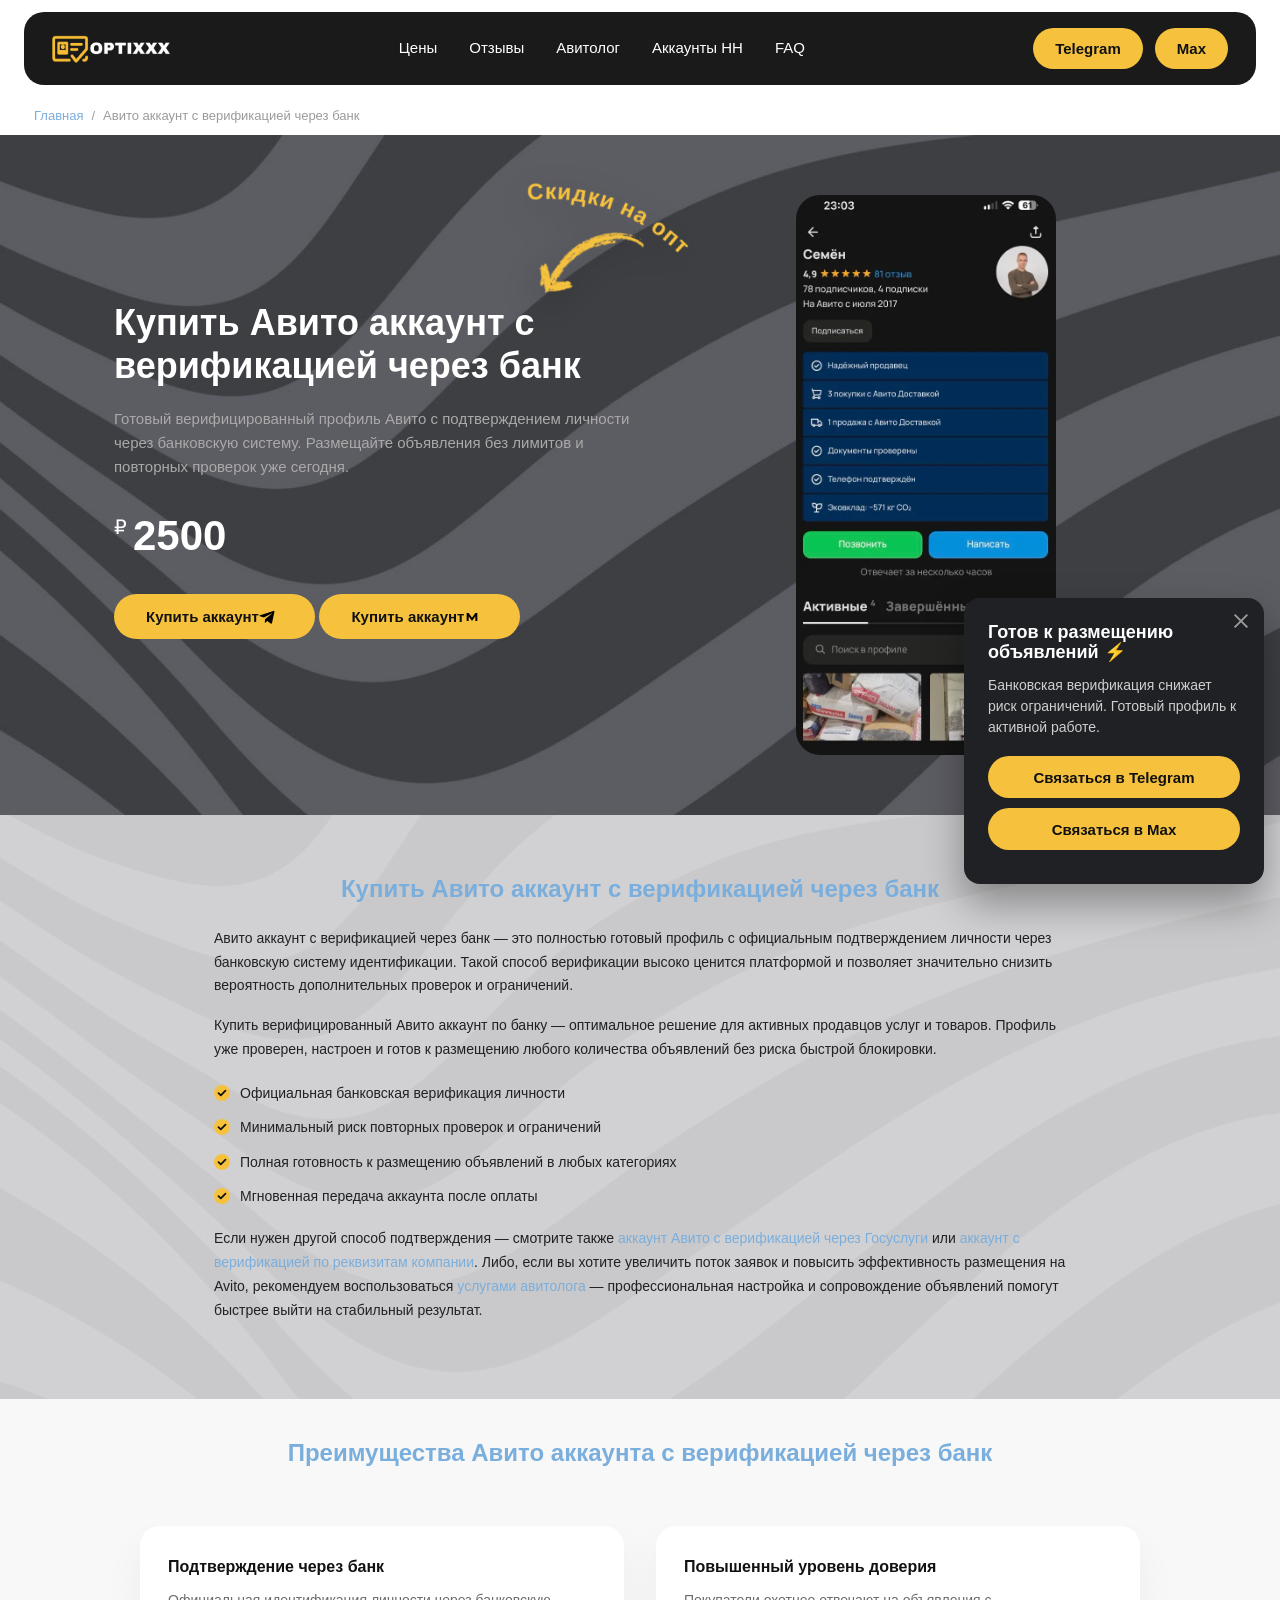
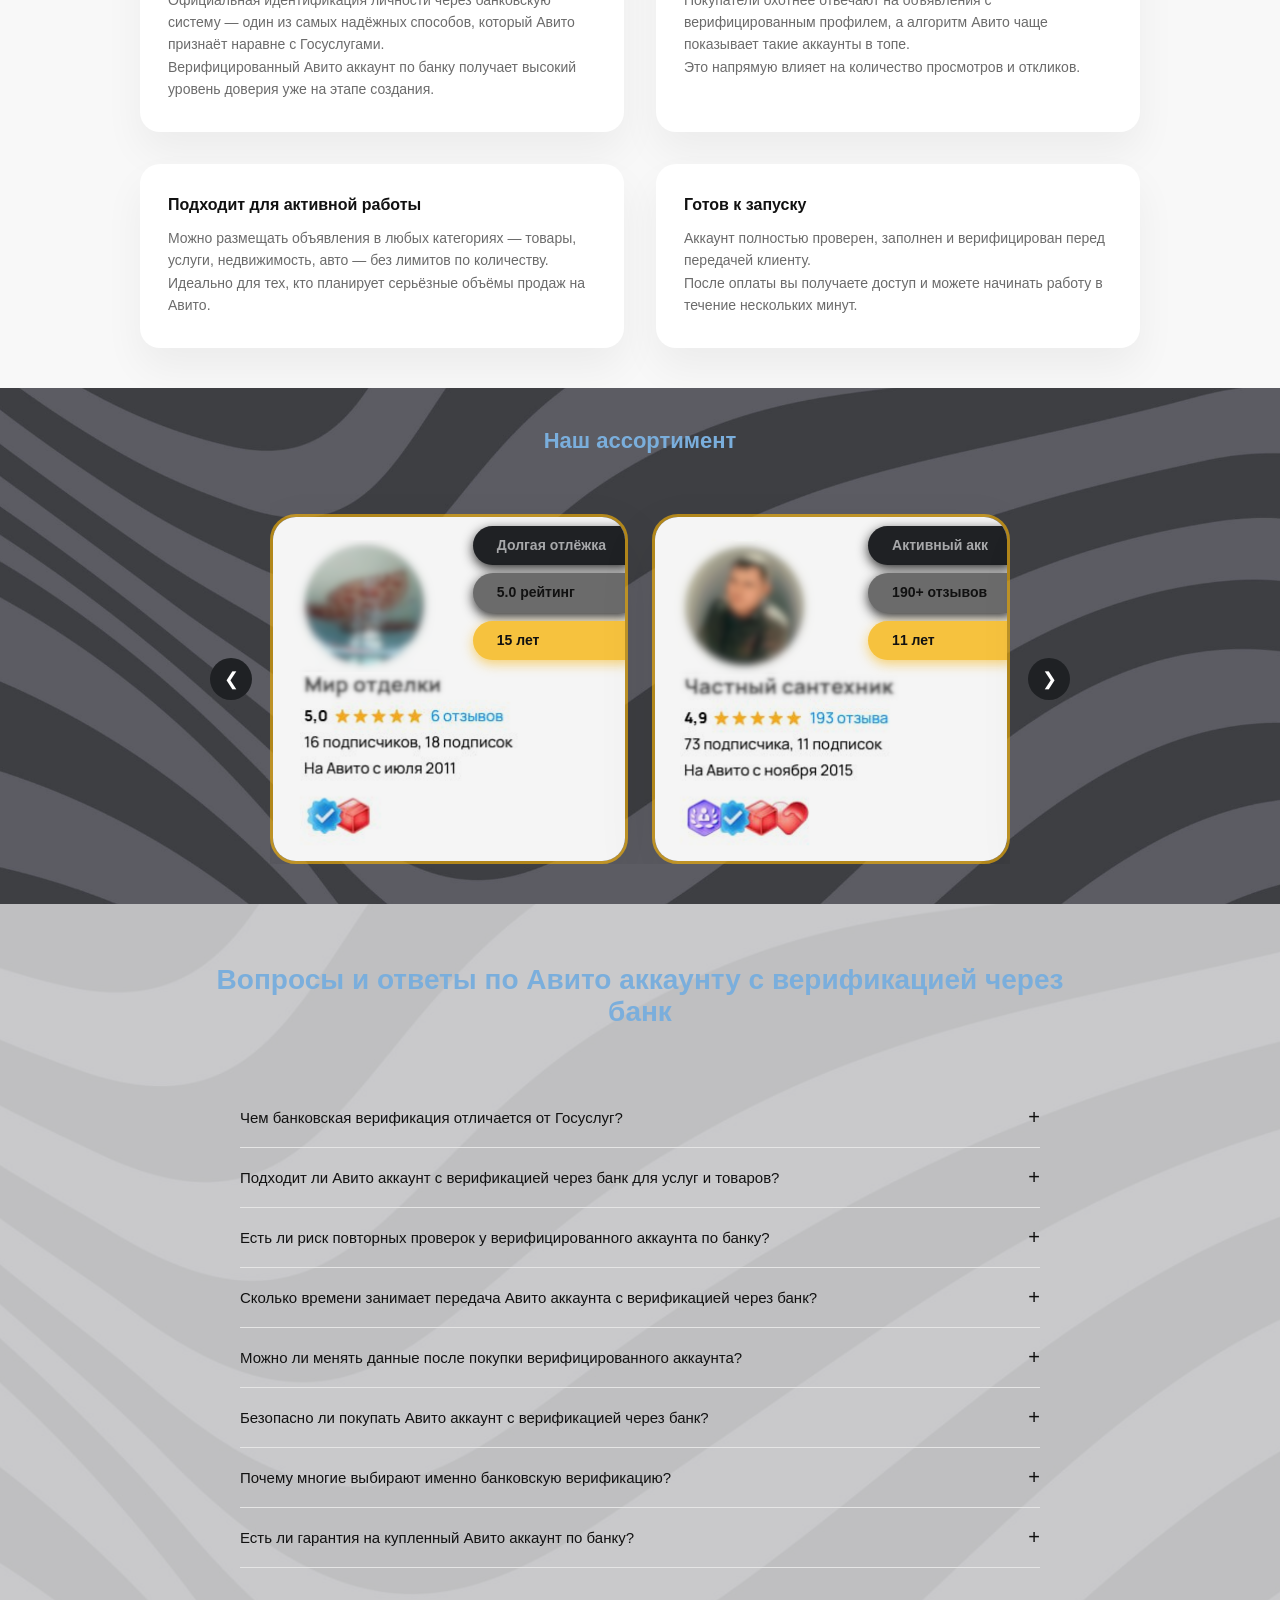
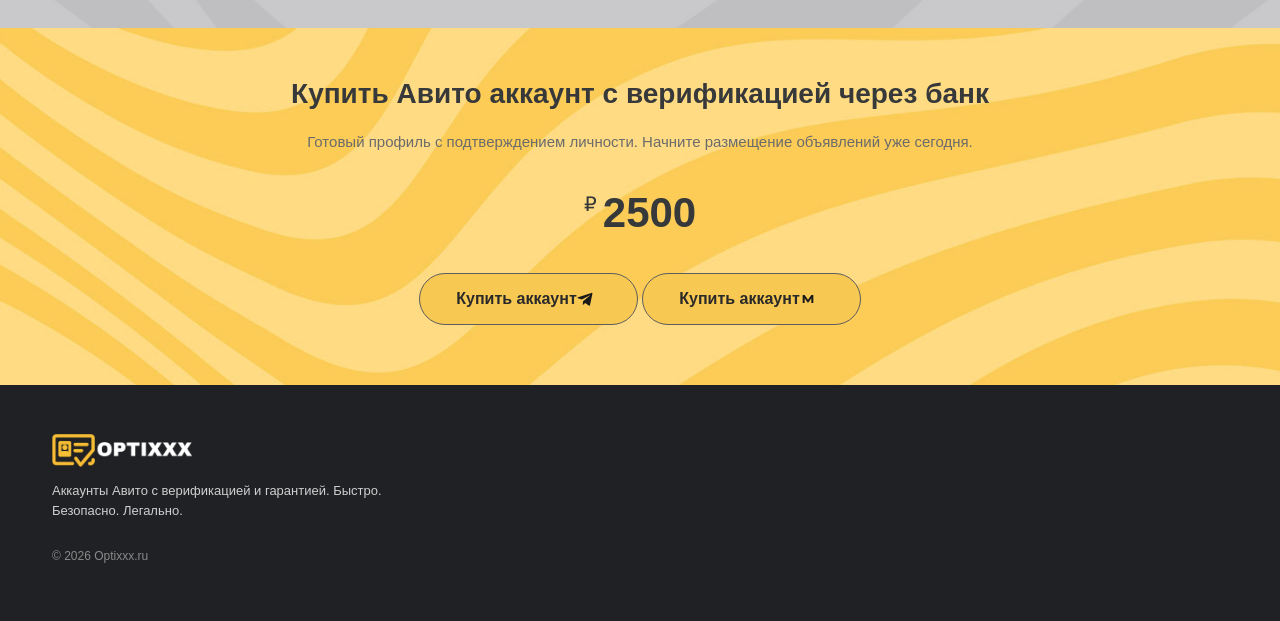
==== commit 667865ec: "new pages" ====
--- a/account_bank/index.html
+++ b/account_bank/index.html
@@ -82,6 +82,35 @@
             </script>
     </head>
 	<body>
+		<!-- metrika -->
+		<script type="text/javascript">
+		(function(m, e, t, r, i, k, a) {
+			m[i] = m[i] || function() {
+			(m[i].a = m[i].a || []).push(arguments)
+			};
+			m[i].l = 1 * new Date();
+			for (var j = 0; j < document.scripts.length; j++) {
+			if (document.scripts[j].src === r) {
+				return;
+			}
+			}
+			k = e.createElement(t), a = e.getElementsByTagName(t)[0], k.async = 1, k.src = r, a.parentNode.insertBefore(k, a)
+		})(window, document, 'script', 'https://mc.yandex.ru/metrika/tag.js?id=104427988', 'ym');
+		ym(104427988, 'init', {
+			ssr: true,
+			webvisor: true,
+			clickmap: true,
+			ecommerce:"dataLayer",
+            referrer: document.referrer,
+            url: location.href,
+            accurateTrackBounce:true,
+            trackLinks:true
+		});
+		</script>
+		<noscript>
+			<div><img src="https://mc.yandex.ru/watch/104427988" style="position:absolute; left:-9999px;" alt="" /></div>
+		</noscript>
+		<!-- /metrika -->
         <button class="burger" aria-label="Открыть меню">
             <span></span>
             <span></span>
@@ -91,7 +120,7 @@
 			<div class="container">
 				<div class="header__inner">
 					<!-- ЛОГО -->
-					<a href="#hero" class="logo">
+					<a href="/" class="logo">
 					<img src="../img/logo.png" alt="Optixxx">
 					</a>
 					<!-- МЕНЮ -->
@@ -100,11 +129,15 @@
 							<li><a href="/#tariffs">Цены</a></li>
 							<li><a href="/#about">Отзывы</a></li>
 							<li><a href="/avitolog">Авитолог</a></li>
+							<li><a href="/akkaunt-hh">Аккаунты HH</a></li>
 							<li><a href="/#faq">FAQ</a></li>
 						</ul>
 					</nav>
-					<!-- CTA -->
-					<a href="https://t.me/" class="btn btn--telegram">Telegram</a>
+                    <!-- CTA -->
+                    <div class="header__cta">
+                        <a href="https://t.me/" class="btn btn--telegram" target="_blank">Telegram</a>
+                        <a href="https://max.ru/id360801300595_2_bot" class="btn btn--telegram" target="_blank">Max</a>
+                    </div>
 				</div>
 			</div>
 		</header>
@@ -146,6 +179,11 @@
                         </div>
                         <a href="https://t.me/" class="product__btn">
                             Купить аккаунт
+                            <img src="/img/icons/icon_tg.svg" alt="Иконка Телеграм" class="btn__icon">
+                        </a>
+                        <a href="https://max.ru/id360801300595_2_bot" class="product__btn">
+                            Купить аккаунт
+                            <img src="/img/icons/icon_max.svg" alt="Иконка Max" class="btn__icon">
                         </a>
                     </div>
                     <div class="product__image">
@@ -310,6 +348,11 @@
 
                         <a href="https://t.me/" class="product-cta__btn">
                             Купить аккаунт
+                            <img src="/img/icons/icon_tg.svg" alt="Иконка Телеграм" class="btn__icon">
+                        </a>
+                        <a href="https://max.ru/id360801300595_2_bot" class="product-cta__btn">
+                            Купить аккаунт
+                            <img src="/img/icons/icon_max.svg" alt="Иконка Max" class="btn__icon">
                         </a>
 
                     </div>
@@ -340,8 +383,10 @@
 				<a href="/#prices">Цены</a>
 				<a href="/#about">Отзывы</a>
 				<a href="/avitolog">Авитолог</a>
+                <a href="/akkaunt-hh">Аккаунты HH</a>
 				<a href="/#faq">FAQ</a>
 				<a href="https://t.me/" target="_blank">Telegram</a>
+				<a href="https://max.ru/id360801300595_2_bot" target="_blank">Max</a>
 			</nav>
 		</div>
         <button class="scroll-top" aria-label="Прокрутить страницу наверх">
@@ -360,6 +405,9 @@
             <a href="https://t.me/" class="promo-widget__btn">
                 Связаться в Telegram
             </a>
+            <a href="https://max.ru/id360801300595_2_bot" class="promo-widget__btn">
+                Связаться в Max
+            </a>
         </div>
         <script>
 		window.addEventListener("load", function() {
--- a/css/styles.css
+++ b/css/styles.css
@@ -196,18 +196,11 @@
 }
 
 
-@media (max-width: 768px) {
-    .btn--telegram {
-        display: none;
-    }
-
-    .burger {
-        display: flex;
-    }
-
-    .header__nav {
-        display: none;
-    }
+/* CTA GROUP */
+.header__cta {
+	display: flex;
+	gap: 12px;
+	align-items: center;
 }
 
 /* ===== MOBILE MENU ===== */
@@ -279,7 +272,6 @@
     transform: translateY(-10px) rotate(-45deg);
 }
 
-
 /* ===============================
      HERO
 ================================ */
@@ -330,6 +322,8 @@
     font-weight: 500;
 
     border-radius: 999px;
+
+    margin-bottom: 10px;
 }
 
 /* ===============================
@@ -570,9 +564,16 @@
 
 /* BUTTON */
 .tariff-card__btn {
-        width: 150px;
+    width: 150px;
     margin-top: auto;
     align-self: center;
+
+	display: inline-flex;
+	align-items: center;
+	justify-content: center;
+	gap: 3px;
+
+    margin-bottom: 5px;
 
     padding: 10px 36px;
     background-color: var(--color-yellow);
@@ -584,7 +585,7 @@
 }
 .tariff-card__btn-more {
         width: 150px;
-    margin-top: 20px;
+    margin-top: auto;
     align-self: center;
 
     padding: 10px 36px;
@@ -875,49 +876,6 @@
         border-radius: 10px 0 0 10px;
     }
 }
-/* ===============================
-     RESPONSIVE
-================================ */
-@media (max-width: 768px) {
-
-    .about__stats {
-        justify-content: center;
-    }
-    .nav {
-        display: none;
-    }
-
-    .hero {
-        padding-top: 20px;
-        padding-bottom: 20px;
-    }
-
-    .hero__title {
-        font-size: 36px;
-    }
-
-    .hero__text {
-        font-size: 14px;
-    }
-
-    .hero__btn {
-        min-width: 100%;
-    }
-
-    .about__reviews-btn {
-        display: grid;
-        margin-top: 0px;
-    }
-    .about__image img {
-        margin-left: 10px;
-    }
-    .tariff-card__btn {
-        width: 100%;
-    }
-    .tariff-card__btn-more {
-        width: 100%;
-    }
-}
 
 /* ===============================
      SERVICES
@@ -1214,6 +1172,7 @@
 .marks {
     padding: 60px 0;
     background-color: #ffffff;
+    overflow: hidden;
 }
 
 /* TITLE */
@@ -1432,13 +1391,18 @@
 }
 
 .faq__btn {
-    display: inline-block;
     padding: 10px 28px;
     background-color: var(--color-yellow);
     color: #111;
     border-radius: 999px;
     font-size: 16px;
     font-weight: 500;
+
+	display: inline-flex;
+	align-items: center;
+	justify-content: center;
+	gap: 3px;
+    margin-bottom: 10px;
 }
 
 /* RIGHT */
@@ -1818,10 +1782,10 @@
 
 .promo-widget {
 	position: fixed;
-	right: 32px;
-	bottom: 32px;
-
-	width: 360px;
+	right: 16px;
+	bottom: 16px;
+
+	width: 300px;
 	padding: 24px;
 
 	background-color: #1f2124;
@@ -1871,6 +1835,8 @@
 
 	border-radius: 999px;
 	transition: transform 0.2s ease;
+
+    margin-bottom: 10px;
 }
 
 .promo-widget__btn:hover {
@@ -1971,4 +1937,72 @@
 	.promo-widget__text {
 		font-size: 13px;
 	}
+}
+
+/* ===============================
+     RESPONSIVE
+================================ */
+
+@media (max-width: 1100px) {
+    .header__cta {
+        display: none;
+    }
+}
+
+@media (max-width: 900px) {
+
+    .burger {
+        display: flex;
+    }
+
+    .header__nav {
+        display: none;
+    }
+
+    .nav {
+        display: none;
+    }
+}
+
+@media (max-width: 768px) {
+    .about__stats {
+        justify-content: center;
+    }
+
+    .hero {
+        padding-top: 20px;
+        padding-bottom: 20px;
+    }
+
+    .hero__title {
+        font-size: 36px;
+    }
+
+    .hero__text {
+        font-size: 14px;
+    }
+
+    .hero__btn {
+        min-width: 100%;
+    }
+
+    .about__reviews-btn {
+        display: grid;
+        margin-top: 0px;
+    }
+    .about__image img {
+        margin-left: 10px;
+    }
+    .tariff-card__btn {
+        width: 100%;
+    }
+    .tariff-card__btn-more {
+        width: 100%;
+    }
+}
+
+.btn__icon {
+	width: 16px;
+	height: 16px;
+	margin-right: 8px;
 }
--- a/css/product-styles.css
+++ b/css/product-styles.css
@@ -156,6 +156,7 @@
 	font-weight: 600;
 	font-size: 15px;
 	transition: transform 0.3s ease, box-shadow 0.3s ease;
+	margin-bottom: 10px;
 }
 
 .product__btn:hover {
@@ -573,6 +574,8 @@
 	display: inline-flex;
 	align-items: center;
 	justify-content: center;
+
+	margin-bottom: 10px;
 
 	padding: 14px 36px;
 	background-color: #f6c23e;
@@ -1121,6 +1124,7 @@
 	font-size: 14px;
 	text-decoration: none;
 	transition: transform 0.3s ease, box-shadow 0.3s ease;
+	margin-bottom: 10px;
 }
 
 .service-card__btn:hover {
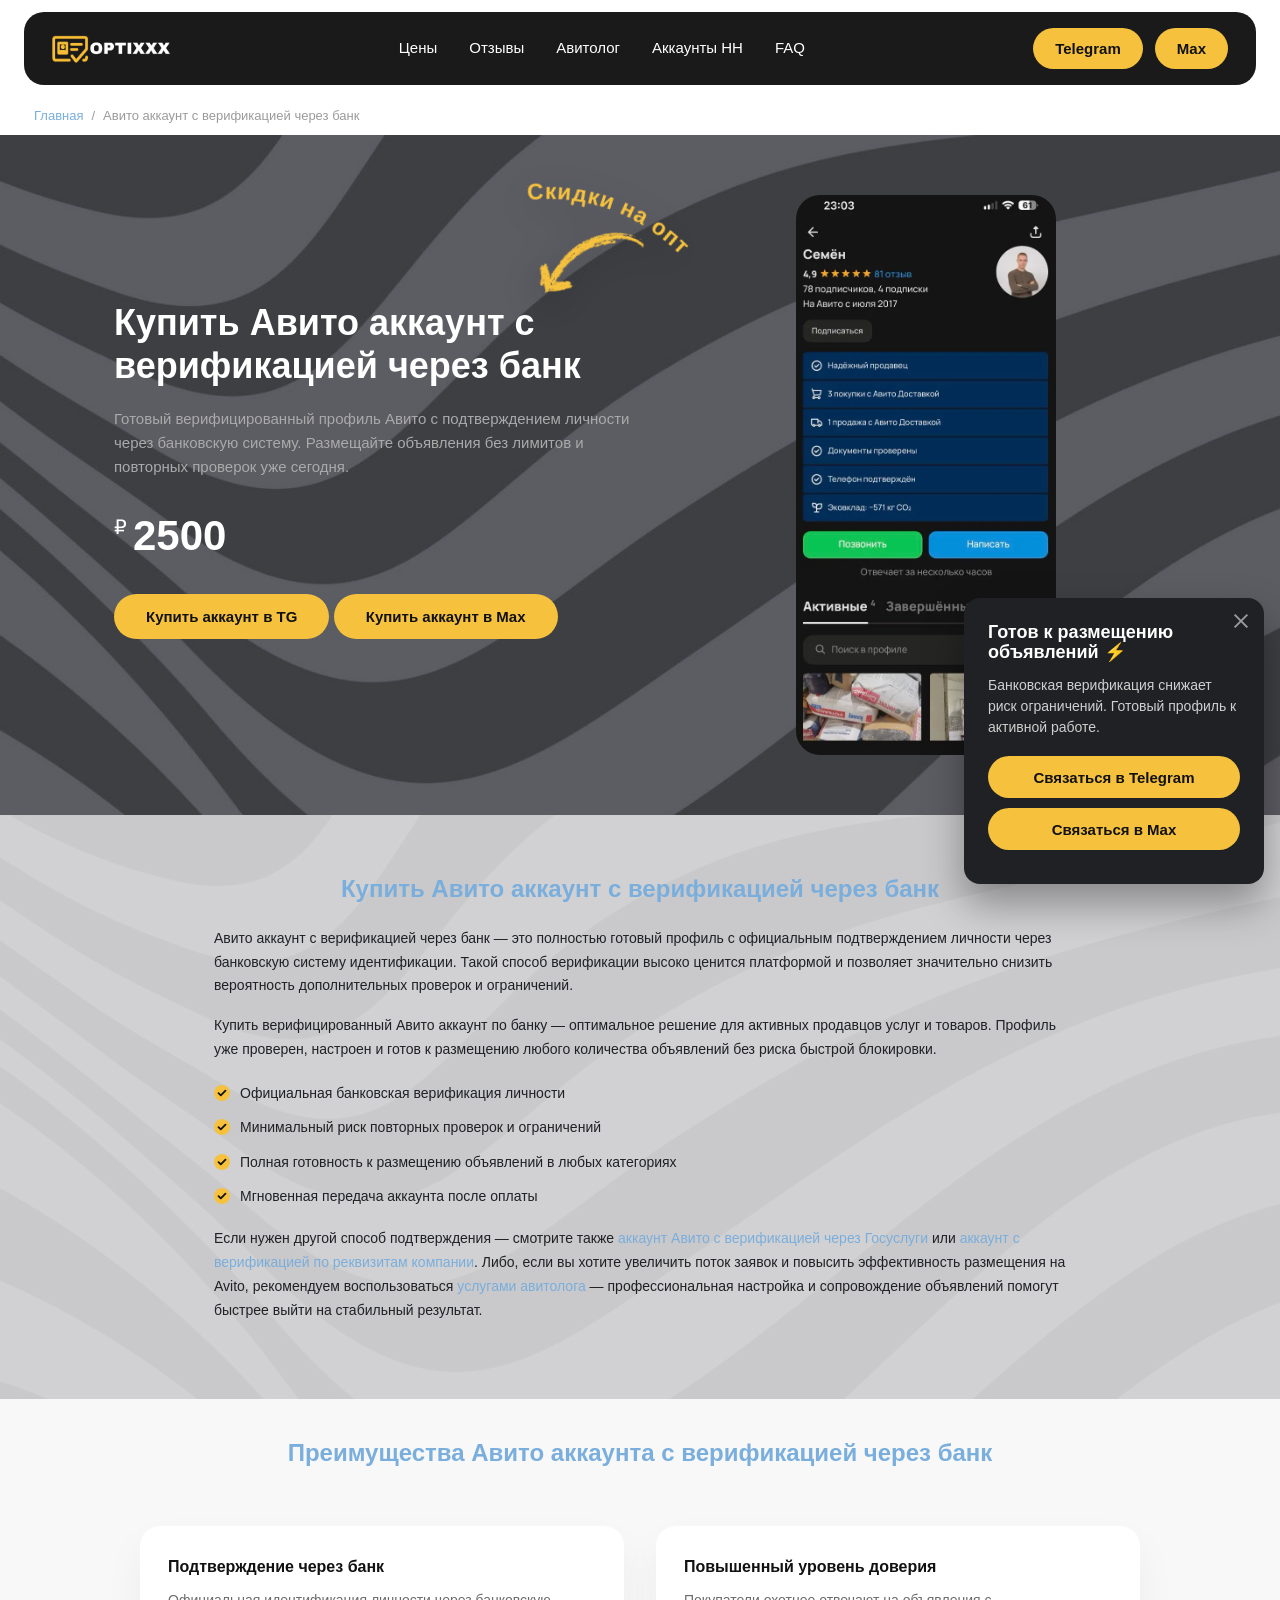
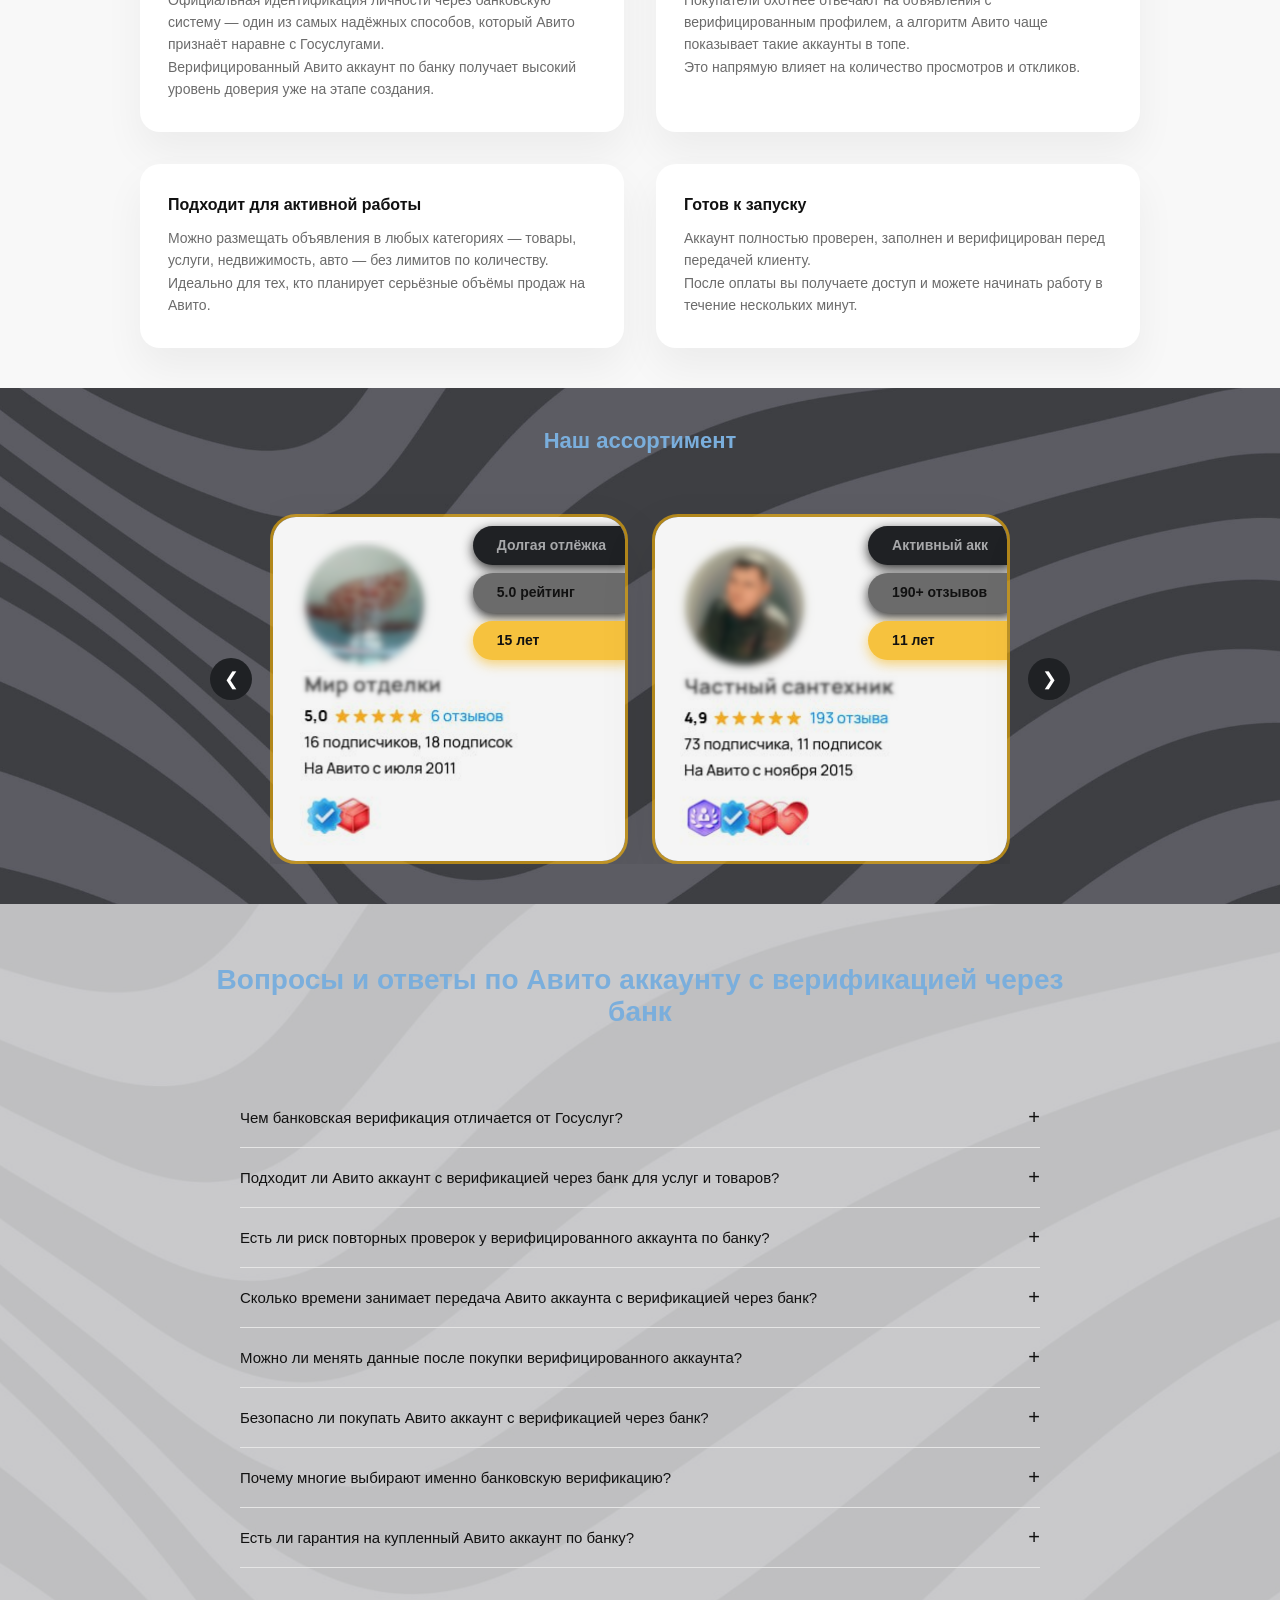
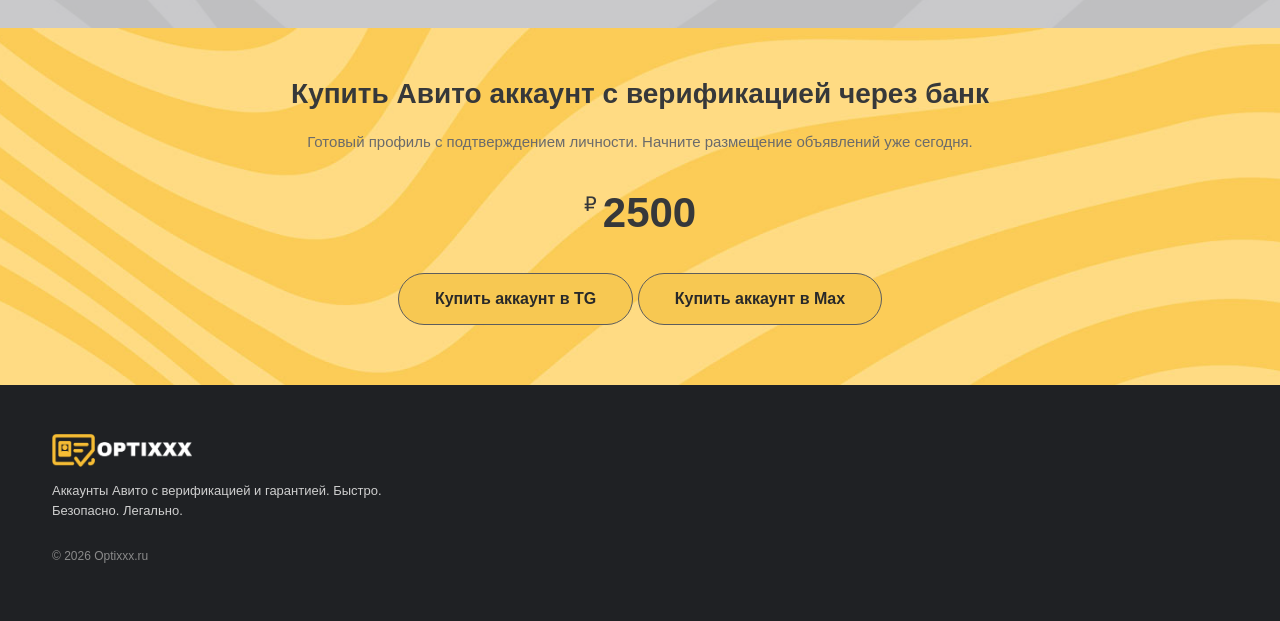
==== commit 259012fe: "tg bot" ====
--- a/account_bank/index.html
+++ b/account_bank/index.html
@@ -177,14 +177,8 @@
                             <span class="product__currency">₽</span>
                             <span class="product__value">2500</span>
                         </div>
-                        <a href="https://t.me/" class="product__btn">
-                            Купить аккаунт
-                            <img src="/img/icons/icon_tg.svg" alt="Иконка Телеграм" class="btn__icon">
-                        </a>
-                        <a href="https://max.ru/id360801300595_2_bot" class="product__btn">
-                            Купить аккаунт
-                            <img src="/img/icons/icon_max.svg" alt="Иконка Max" class="btn__icon">
-                        </a>
+                        <a href="https://t.me/" class="product__btn">Купить аккаунт в TG</a>
+                        <a href="https://max.ru/id360801300595_2_bot" class="product__btn">Купить аккаунт в Max</a>
                     </div>
                     <div class="product__image">
                         <img src="../img/avito_acc.webp"
@@ -346,14 +340,8 @@
                             <span class="product-cta__value">2500</span>
                         </div>
 
-                        <a href="https://t.me/" class="product-cta__btn">
-                            Купить аккаунт
-                            <img src="/img/icons/icon_tg.svg" alt="Иконка Телеграм" class="btn__icon">
-                        </a>
-                        <a href="https://max.ru/id360801300595_2_bot" class="product-cta__btn">
-                            Купить аккаунт
-                            <img src="/img/icons/icon_max.svg" alt="Иконка Max" class="btn__icon">
-                        </a>
+                        <a href="https://t.me/" class="product-cta__btn">Купить аккаунт в TG</a>
+                        <a href="https://max.ru/id360801300595_2_bot" class="product-cta__btn">Купить аккаунт в Max</a>
 
                     </div>
                 </div>
--- a/css/styles.css
+++ b/css/styles.css
@@ -564,7 +564,7 @@
 
 /* BUTTON */
 .tariff-card__btn {
-    width: 150px;
+    width: 175px;
     margin-top: auto;
     align-self: center;
 
@@ -584,7 +584,7 @@
     border-radius: 999px;
 }
 .tariff-card__btn-more {
-        width: 150px;
+    width: 175px;
     margin-top: auto;
     align-self: center;
 
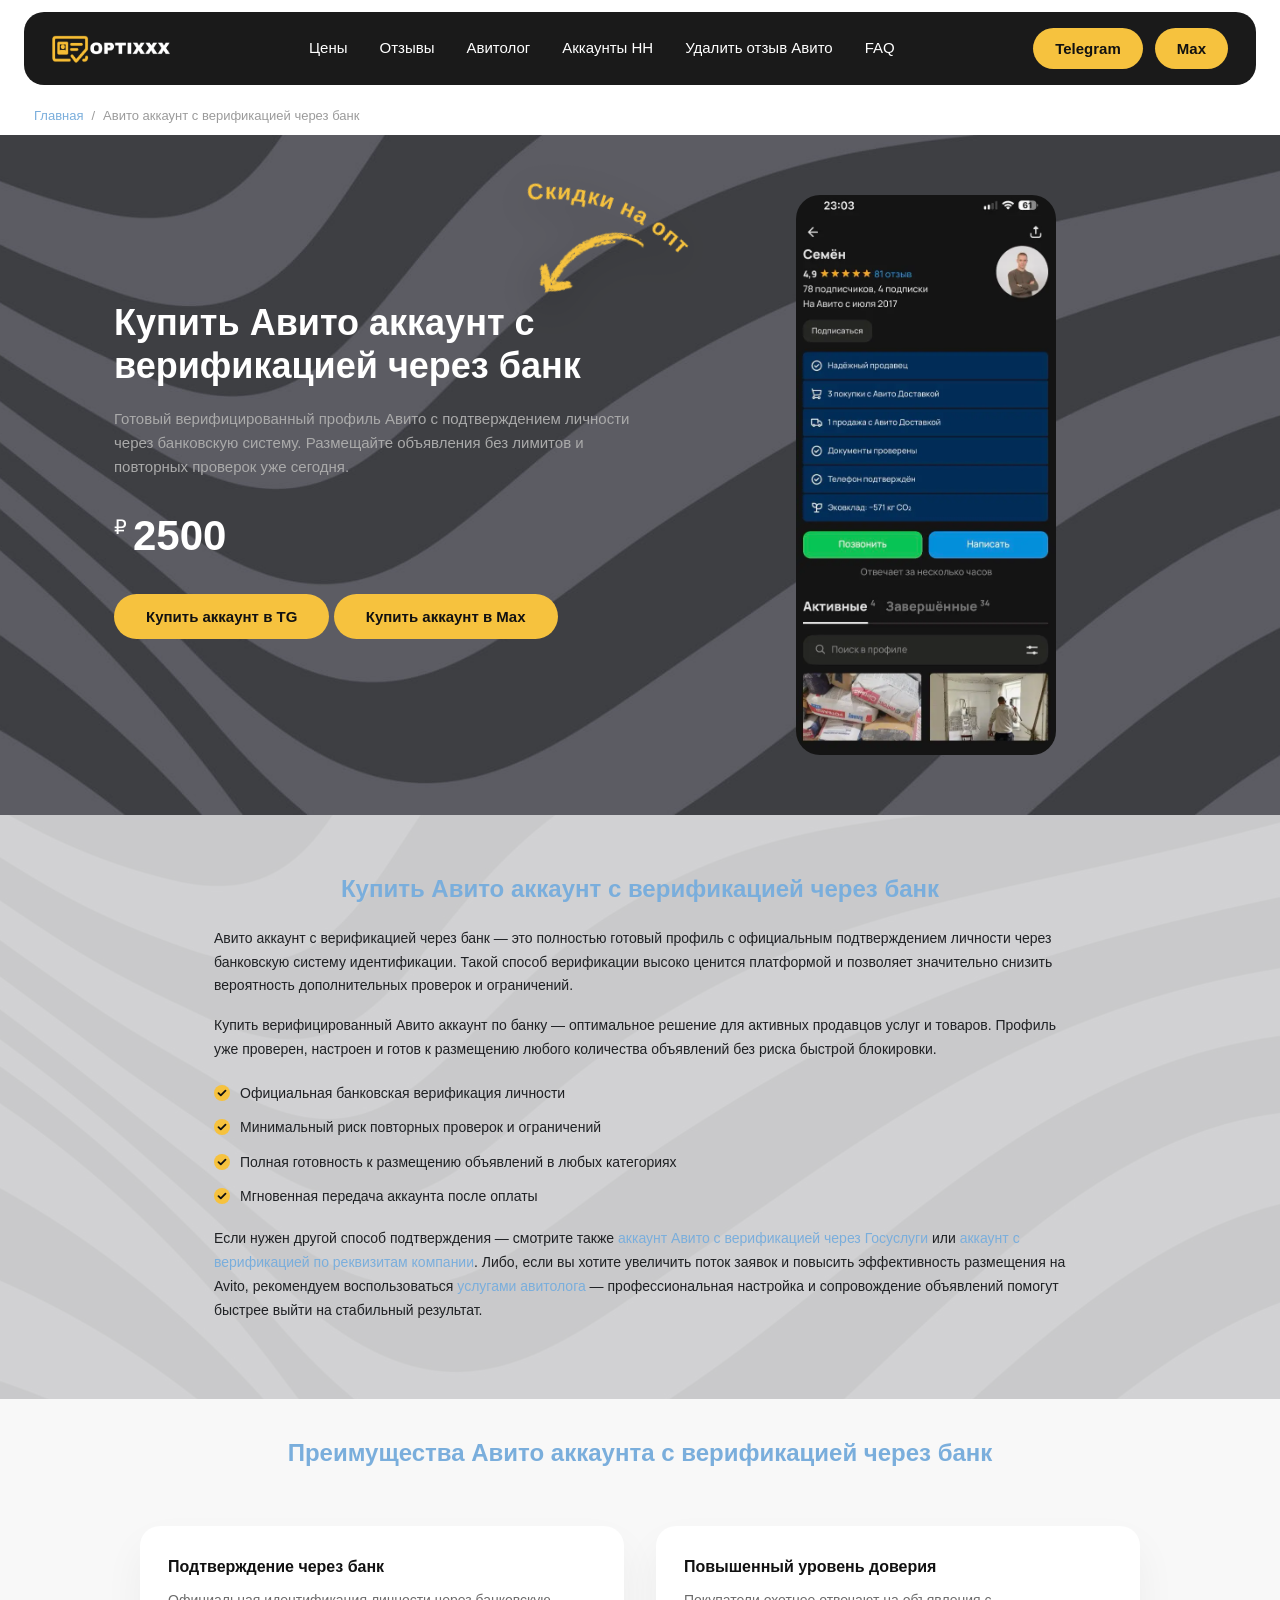
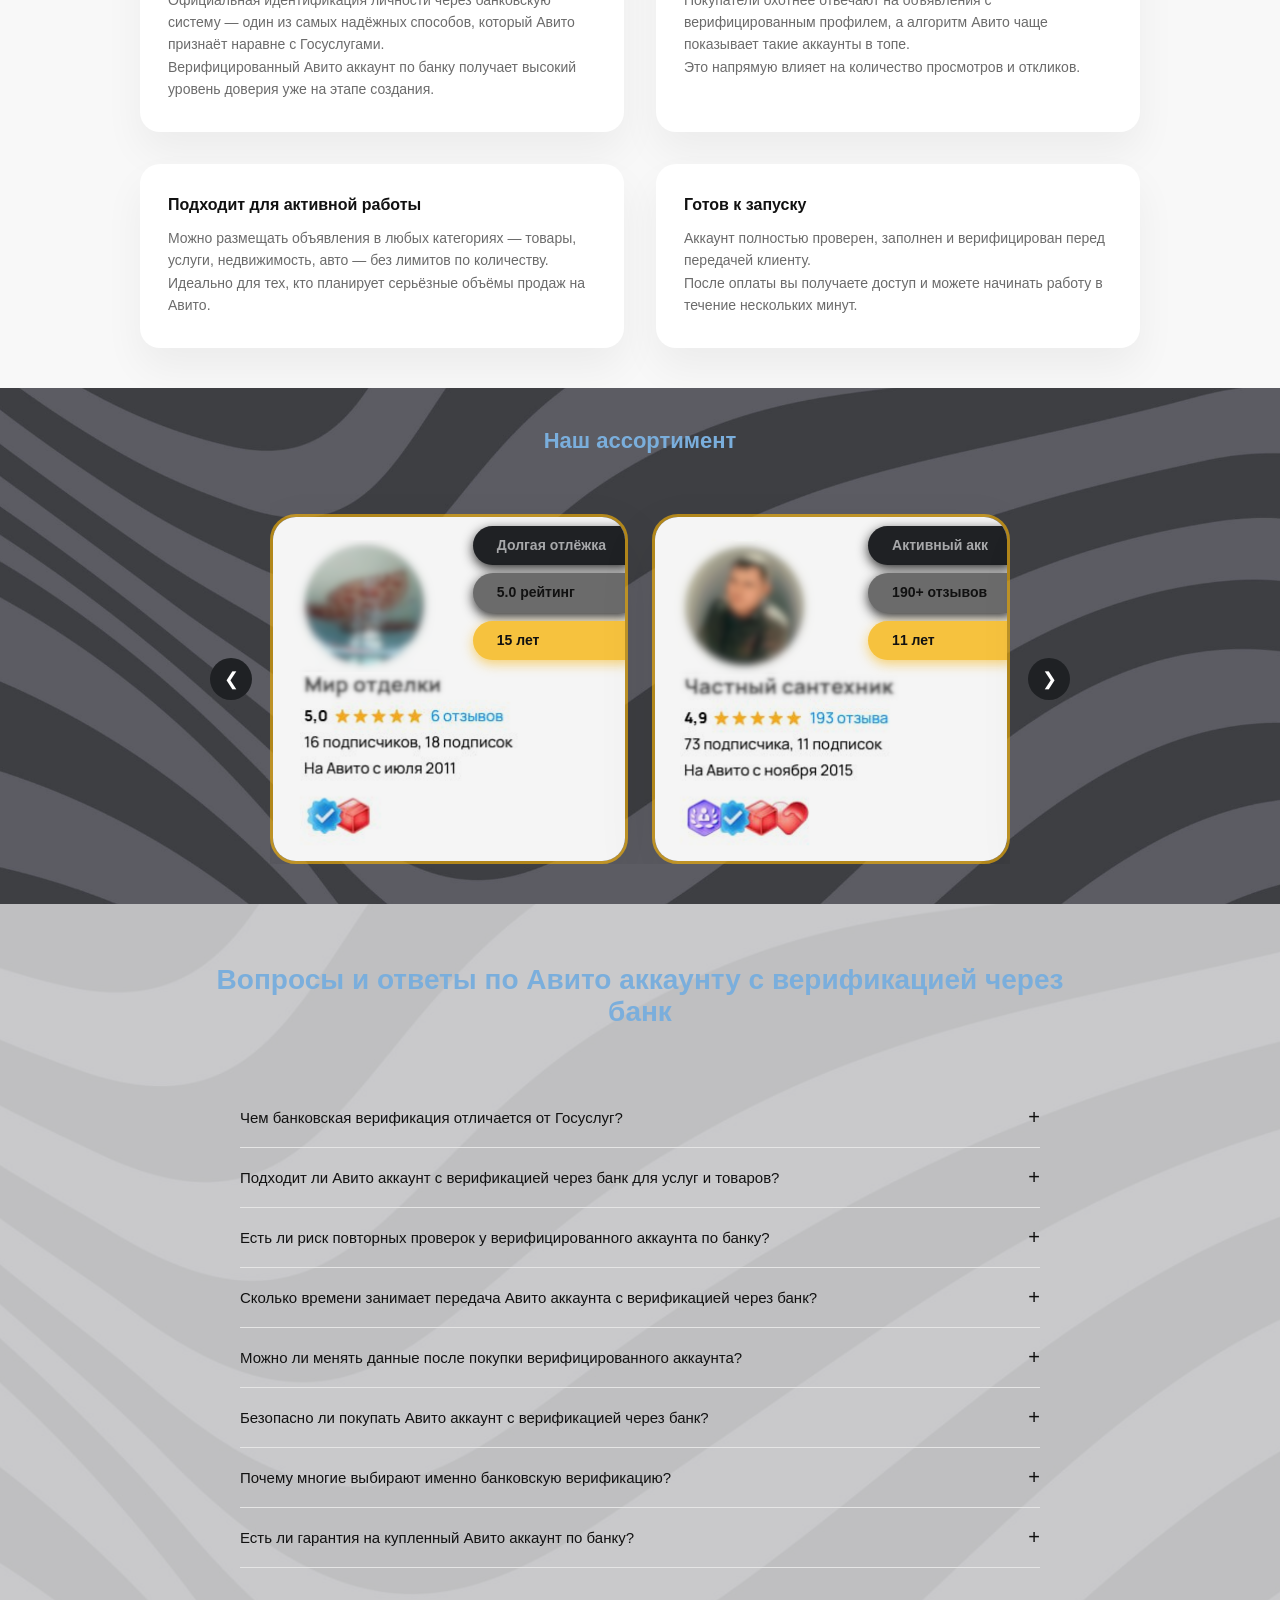
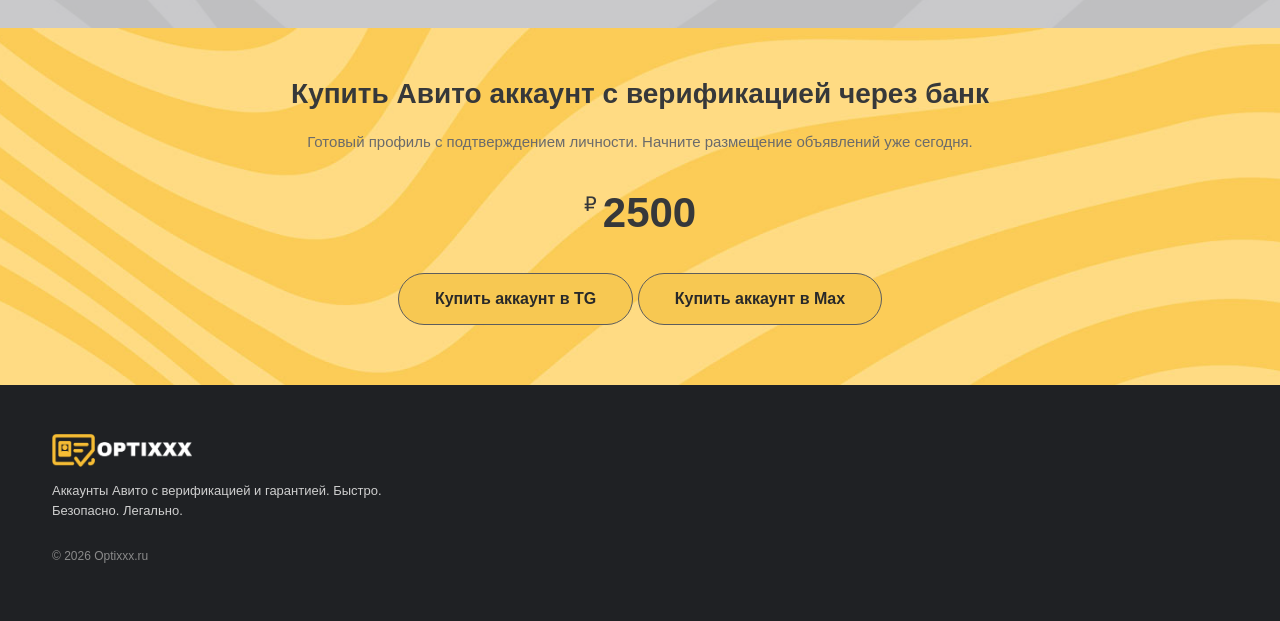
==== commit e457d07a: "jivo" ====
--- a/account_bank/index.html
+++ b/account_bank/index.html
@@ -130,6 +130,7 @@
 							<li><a href="/#about">Отзывы</a></li>
 							<li><a href="/avitolog">Авитолог</a></li>
 							<li><a href="/akkaunt-hh">Аккаунты HH</a></li>
+							<li><a href="/udalit-otzyv-avito">Удалить отзыв Авито</a></li>
 							<li><a href="/#faq">FAQ</a></li>
 						</ul>
 					</nav>
@@ -372,6 +373,7 @@
 				<a href="/#about">Отзывы</a>
 				<a href="/avitolog">Авитолог</a>
                 <a href="/akkaunt-hh">Аккаунты HH</a>
+                <a href="/udalit-otzyv-avito">Удалить отзыв Авито</a>
 				<a href="/#faq">FAQ</a>
 				<a href="https://t.me/" target="_blank">Telegram</a>
 				<a href="https://max.ru/id360801300595_2_bot" target="_blank">Max</a>
@@ -381,7 +383,7 @@
             <img src="../img/scroll-top.svg" alt="">
         </button>
         <!-- ================= PROMO WIDGET ================= -->
-        <div class="promo-widget" id="promoWidget">
+        <div class="promo-widget" id="promoWidget" style="display: none;">
             <button class="promo-widget__close" id="promoClose" aria-label="Закрыть"></button>
             <h3 class="promo-widget__title">
                 Готов к размещению объявлений ⚡
@@ -397,6 +399,7 @@
                 Связаться в Max
             </a>
         </div>
+		<script src="//code.jivo.ru/widget/45LiCBazyI" async></script>
         <script>
 		window.addEventListener("load", function() {
 			const widget = document.getElementById("promoWidget");
